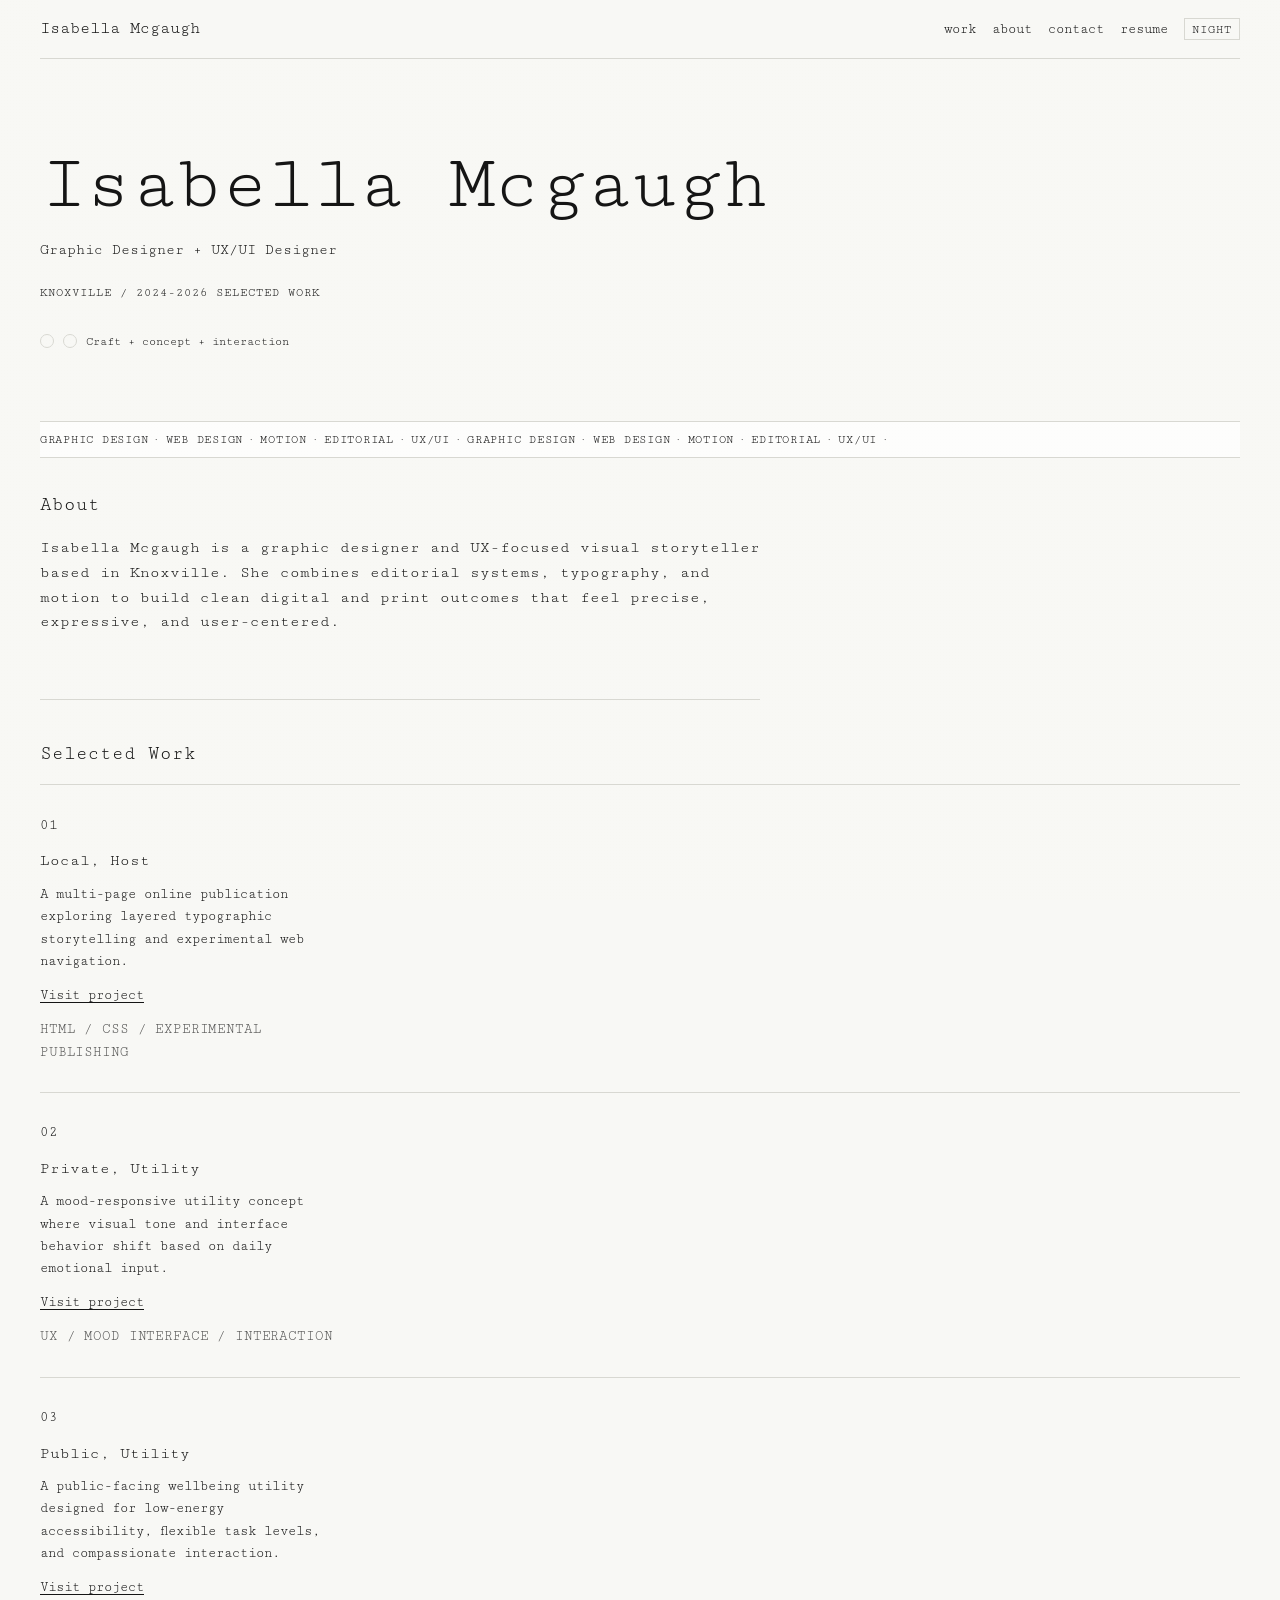
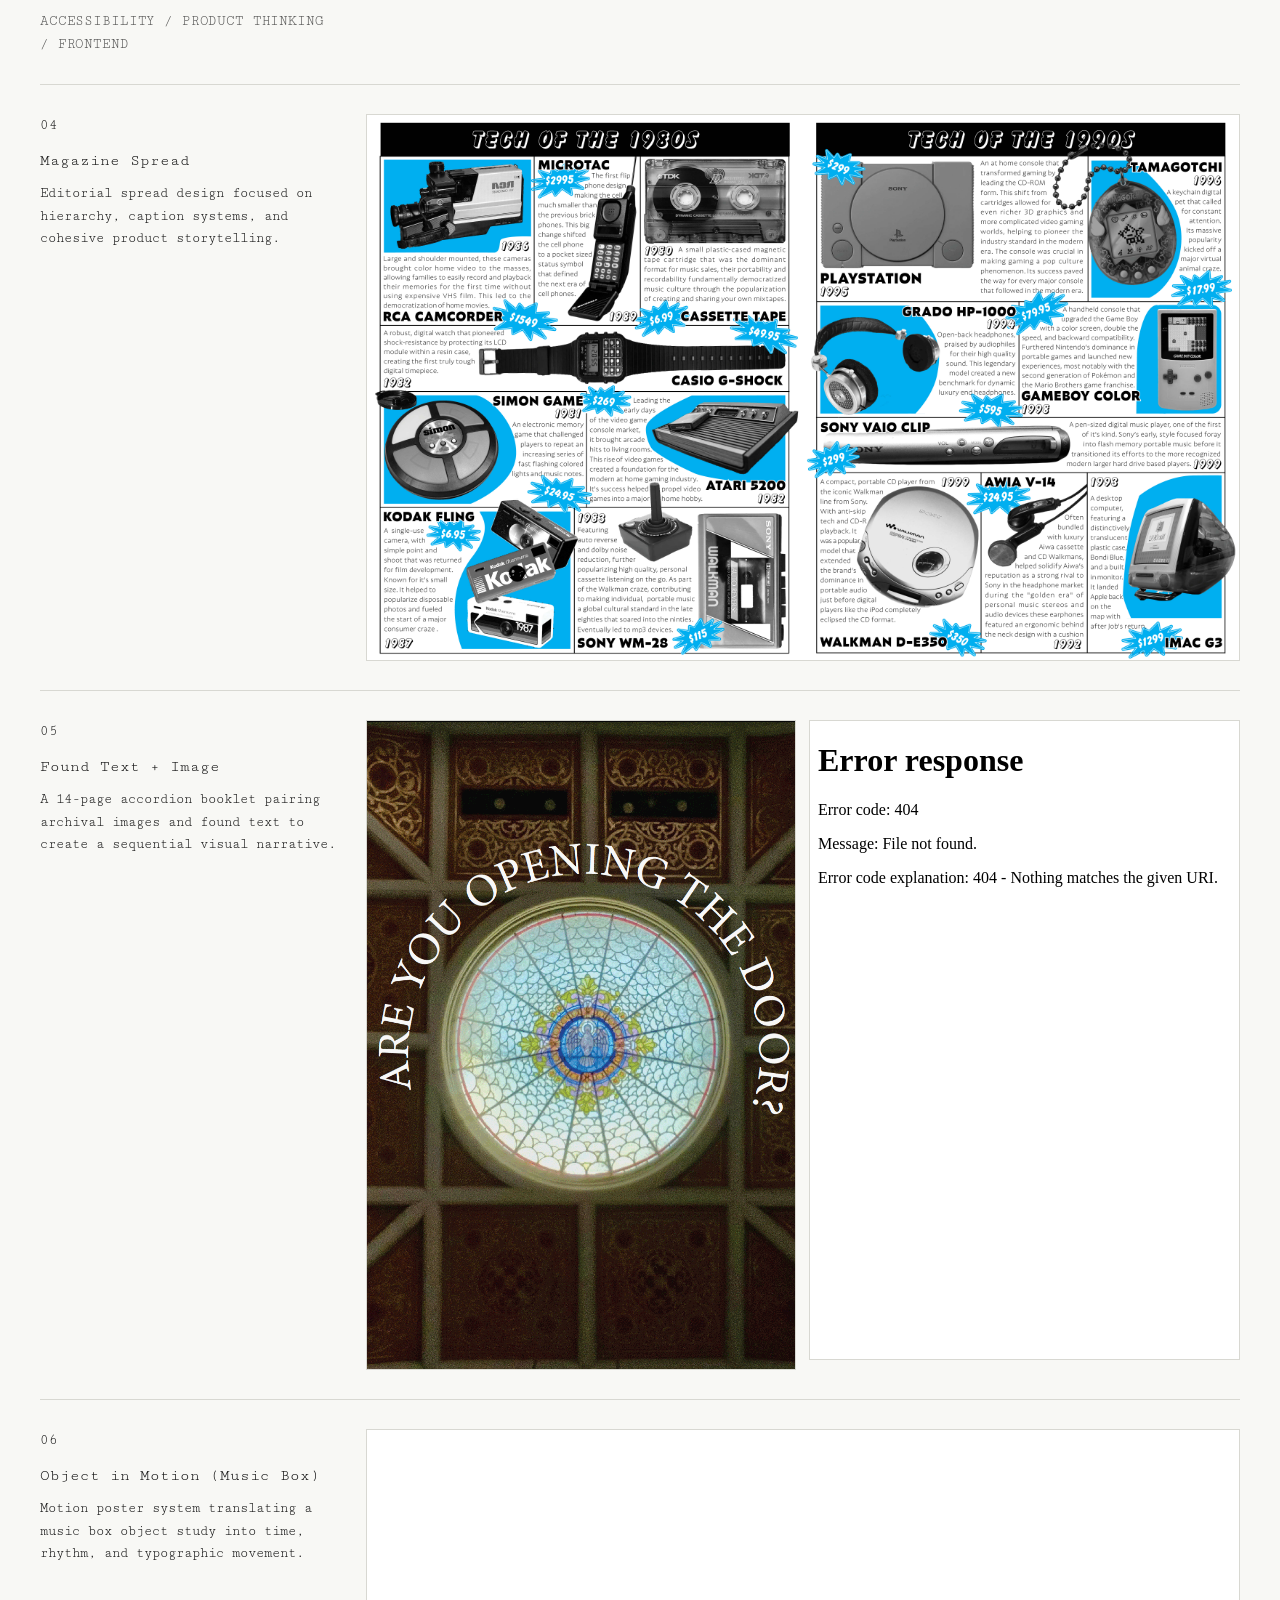
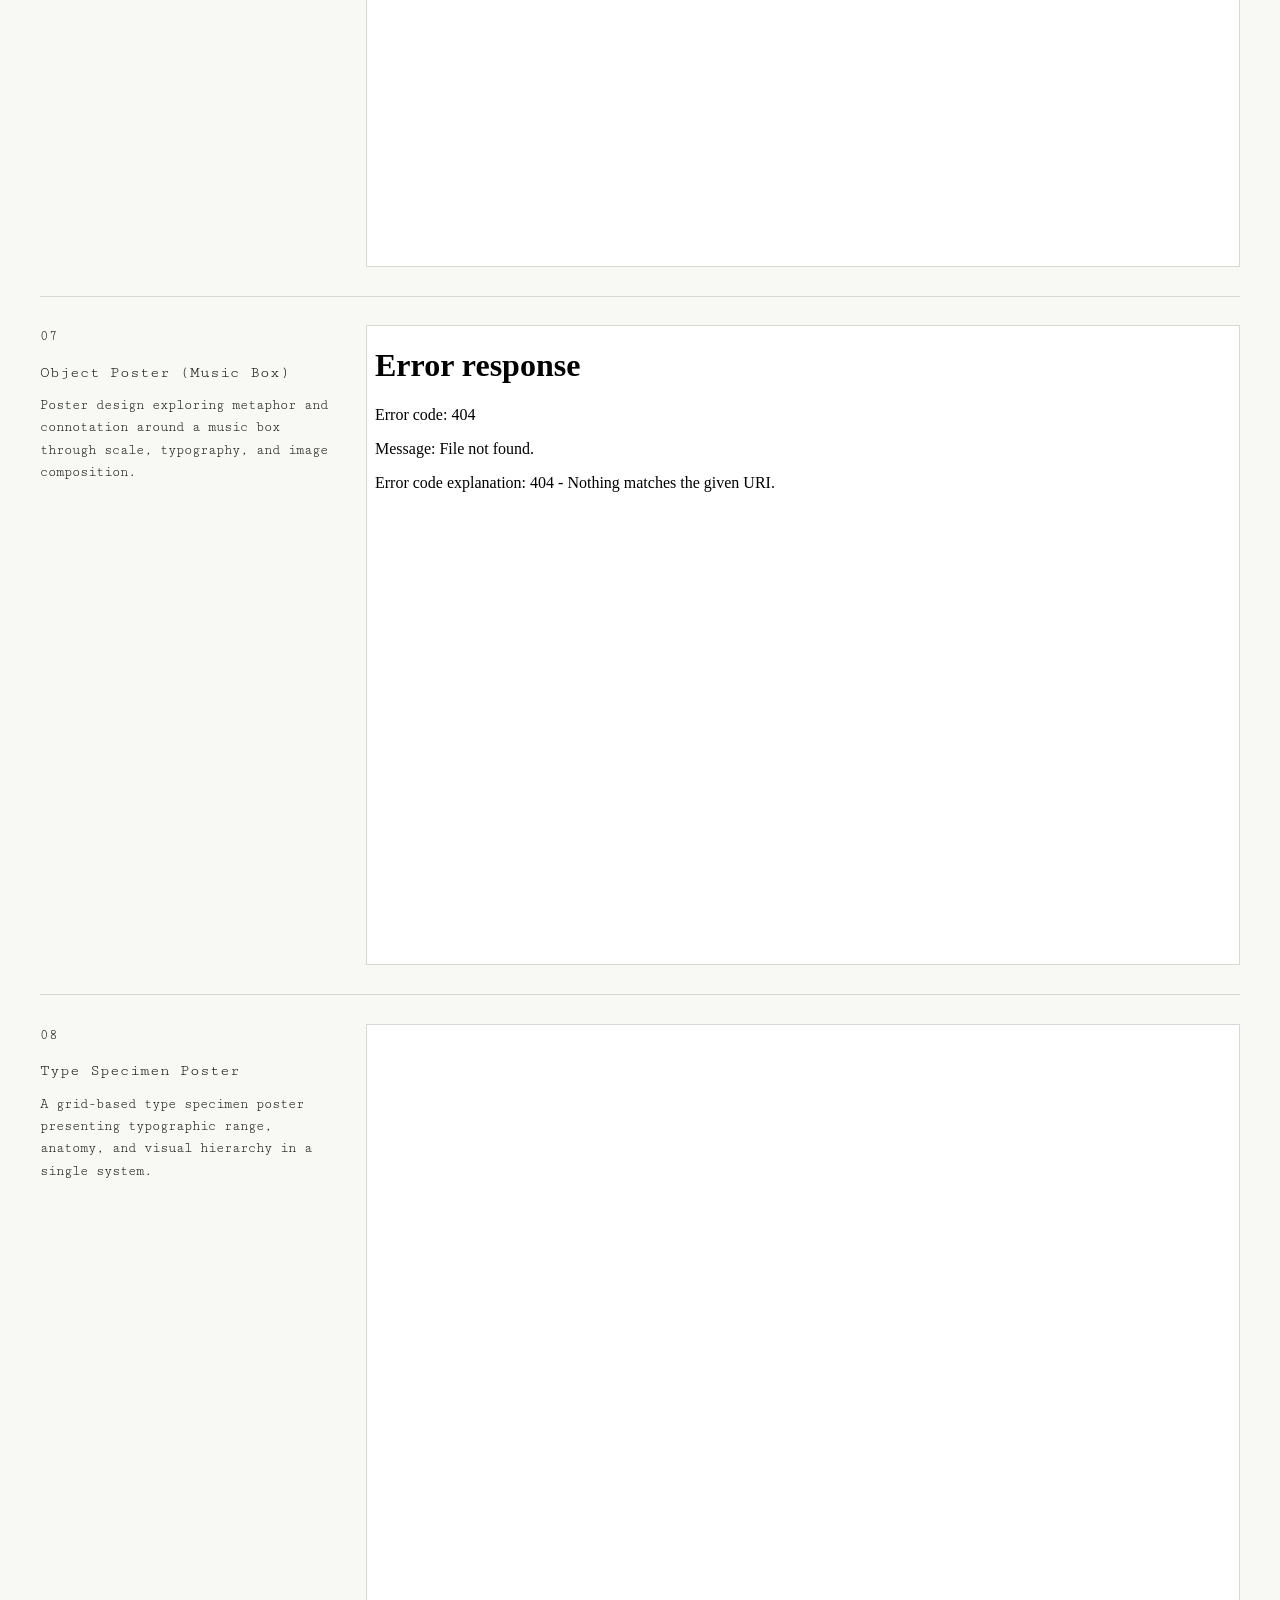
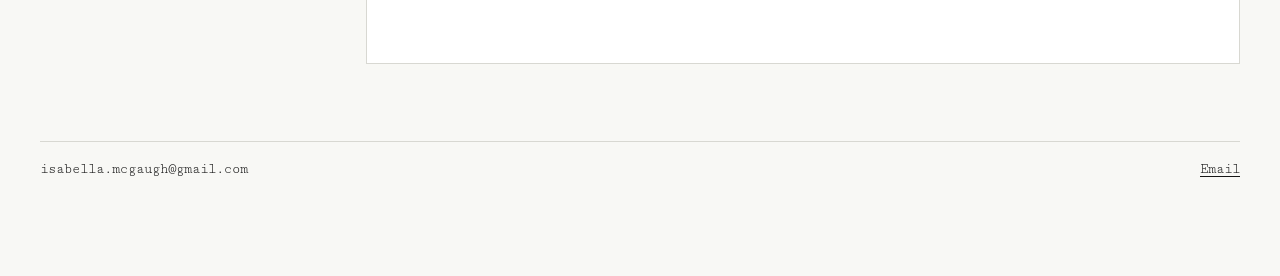
==== index.html @ f02ace9b "Add static portfolio site with interactive showcase Publish Isabella's portfolio as a static site wi" ====
<!doctype html>
<html lang="en">
  <head>
    <meta charset="UTF-8" />
    <meta name="viewport" content="width=device-width, initial-scale=1.0" />
    <title>Isabella Mcgaugh Portfolio</title>
    <meta
      name="description"
      content="Graphic design and web design portfolio by Isabella Mcgaugh."
    />
    <link rel="preconnect" href="https://fonts.googleapis.com" />
    <link rel="preconnect" href="https://fonts.gstatic.com" crossorigin />
    <link
      href="https://fonts.googleapis.com/css2?family=Cutive+Mono&display=swap"
      rel="stylesheet"
    />
    <link rel="stylesheet" href="./styles.css" />
  </head>
  <body>
    <div class="grain" aria-hidden="true"></div>
    <div class="progress-bar" aria-hidden="true"><span id="progressFill"></span></div>
    <main class="site">
      <header class="header">
        <a class="site-title" href="#">Isabella Mcgaugh</a>
        <nav class="nav">
          <a href="#work">Work</a>
          <a href="#about">About</a>
          <a href="#contact">Contact</a>
          <a href="./public/media/resume/isabella-mcgaugh-resume.pdf" target="_blank"
            >Resume</a
          >
          <button id="modeToggle" class="mode-toggle" type="button">Night</button>
        </nav>
      </header>

      <section class="intro">
        <h1 class="name reveal">Isabella Mcgaugh</h1>
        <p class="sub reveal">Graphic Designer + UX/UI Designer</p>
        <p class="subtle-tag reveal">Knoxville / 2024-2026 Selected Work</p>
        <div class="hero-ornament reveal">
          <span></span>
          <span></span>
          <p>Craft + concept + interaction</p>
        </div>
      </section>

      <section class="ticker" aria-label="Design disciplines">
        <div class="ticker-track">
          graphic design · web design · motion · editorial · ux/ui · graphic
          design · web design · motion · editorial · ux/ui ·
        </div>
      </section>

      <section id="about" class="about reveal">
        <h2>About</h2>
        <p>
          Isabella Mcgaugh is a graphic designer and UX-focused visual
          storyteller based in Knoxville. She combines editorial systems,
          typography, and motion to build clean digital and print outcomes that
          feel precise, expressive, and user-centered.
        </p>
      </section>

      <section id="work" class="work">
        <h2 class="reveal">Selected Work</h2>

        <article class="project reveal" data-accent="#efe0ff">
          <div class="project-meta">
            <p class="project-number">01</p>
            <h3>Local, Host</h3>
            <p>
              A multi-page online publication exploring layered typographic
              storytelling and experimental web navigation.
            </p>
            <a href="https://isabellamcgaugh.github.io/project1/" target="_blank"
              >Visit project</a
            >
            <p class="tagline">HTML / CSS / Experimental Publishing</p>
          </div>
        </article>

        <article class="project reveal" data-accent="#dff7ef">
          <div class="project-meta">
            <p class="project-number">02</p>
            <h3>Private, Utility</h3>
            <p>
              A mood-responsive utility concept where visual tone and interface
              behavior shift based on daily emotional input.
            </p>
            <a href="https://isabellamcgaugh.github.io/zine-app/" target="_blank"
              >Visit project</a
            >
            <p class="tagline">UX / Mood Interface / Interaction</p>
          </div>
        </article>

        <article class="project reveal" data-accent="#ffe8d9">
          <div class="project-meta">
            <p class="project-number">03</p>
            <h3>Public, Utility</h3>
            <p>
              A public-facing wellbeing utility designed for low-energy
              accessibility, flexible task levels, and compassionate interaction.
            </p>
            <a href="https://isabellamcgaugh.github.io/dustbound-spa/" target="_blank"
              >Visit project</a
            >
            <p class="tagline">Accessibility / Product Thinking / Frontend</p>
          </div>
        </article>

        <article class="project reveal" data-accent="#dce8ff">
          <div class="project-meta">
            <p class="project-number">04</p>
            <h3>Magazine Spread</h3>
            <p>
              Editorial spread design focused on hierarchy, caption systems, and
              cohesive product storytelling.
            </p>
          </div>
          <div class="project-media tilt">
            <img
              src="./public/media/magazine/magazine-spreads.jpg"
              alt="Magazine spread by Isabella Mcgaugh"
            />
          </div>
        </article>

        <article class="project reveal" data-accent="#f6efd1">
          <div class="project-meta">
            <p class="project-number">05</p>
            <h3>Found Text + Image</h3>
            <p>
              A 14-page accordion booklet pairing archival images and found text
              to create a sequential visual narrative.
            </p>
          </div>
          <div class="project-media two tilt">
            <img
              class="gif-player"
              src="./public/media/found-images/found-images.gif"
              alt="Found text and image animated booklet sequence"
            />
            <iframe
              src="./public/media/found-images/found-images-final.pdf"
              title="Found text and image final booklet"
              loading="lazy"
            ></iframe>
          </div>
        </article>

        <article class="project reveal" data-accent="#ffdce6">
          <div class="project-meta">
            <p class="project-number">06</p>
            <h3>Object in Motion (Music Box)</h3>
            <p>
              Motion poster system translating a music box object study into time,
              rhythm, and typographic movement.
            </p>
          </div>
          <div class="project-media tilt">
            <video class="loop-video" autoplay playsinline loop muted>
              <source
                src="./public/media/object-motion/object-motion.mp4"
                type="video/mp4"
              />
            </video>
          </div>
        </article>

        <article class="project reveal" data-accent="#e2f3ff">
          <div class="project-meta">
            <p class="project-number">07</p>
            <h3>Object Poster (Music Box)</h3>
            <p>
              Poster design exploring metaphor and connotation around a music box
              through scale, typography, and image composition.
            </p>
          </div>
          <div class="project-media tilt">
            <iframe
              src="./public/media/object-poster/object-poster-final.pdf"
              title="Object poster final"
              loading="lazy"
            ></iframe>
          </div>
        </article>

        <article class="project reveal" data-accent="#f0eadf">
          <div class="project-meta">
            <p class="project-number">08</p>
            <h3>Type Specimen Poster</h3>
            <p>
              A grid-based type specimen poster presenting typographic range,
              anatomy, and visual hierarchy in a single system.
            </p>
          </div>
          <div class="project-media tilt">
            <iframe
              src="./public/media/type-specimen/type-specimen-final.pdf"
              title="Type specimen poster final"
              loading="lazy"
            ></iframe>
          </div>
        </article>
      </section>

      <footer id="contact" class="footer reveal">
        <p>isabella.mcgaugh@gmail.com</p>
        <a href="mailto:isabella.mcgaugh@gmail.com">Email</a>
      </footer>
    </main>

    <script src="./script.js"></script>
  </body>
</html>
---- styles.css ----
* {
  box-sizing: border-box;
}

:root {
  --bg: #f8f8f5;
  --fg: #151515;
  --line: #d8d8d2;
  --surface: #ffffff;
}

body.night {
  --bg: #101013;
  --fg: #f2f1ec;
  --line: #303037;
  --surface: #1a1a20;
}

html,
body {
  margin: 0;
  padding: 0;
  background: var(--bg);
  color: var(--fg);
  font-family: "Cutive Mono", monospace;
  line-height: 1.55;
  scroll-behavior: smooth;
  transition: background 0.35s ease, color 0.35s ease;
}

a {
  color: inherit;
  text-decoration: none;
}

.grain {
  position: fixed;
  inset: 0;
  pointer-events: none;
  z-index: 0;
  opacity: 0.16;
  background-image: radial-gradient(#000 0.6px, transparent 0.6px);
  background-size: 3px 3px;
  mix-blend-mode: soft-light;
}

.progress-bar {
  position: fixed;
  top: 0;
  left: 0;
  width: 100%;
  height: 3px;
  z-index: 200;
  background: transparent;
}

.progress-bar span {
  display: block;
  height: 100%;
  width: 0%;
  background: linear-gradient(90deg, #a7bbff, #ffb9c7, #ffe8ac);
  transition: width 0.15s linear;
}

.site {
  width: min(1200px, 94vw);
  margin: 0 auto;
  padding-bottom: 6rem;
  position: relative;
  z-index: 1;
}

.header {
  position: sticky;
  top: 0;
  background: color-mix(in srgb, var(--bg) 92%, transparent);
  backdrop-filter: blur(2px);
  border-bottom: 1px solid var(--line);
  padding: 1rem 0;
  display: flex;
  justify-content: space-between;
  align-items: center;
  z-index: 50;
}

.site-title {
  font-size: 1.05rem;
}

.nav {
  display: flex;
  gap: 1rem;
  align-items: center;
}

.nav a {
  font-size: 0.9rem;
  text-transform: lowercase;
  transition: transform 0.2s ease;
}

.nav a:hover {
  text-decoration: underline;
  text-underline-offset: 0.2em;
}

.mode-toggle {
  border: 1px solid var(--line);
  background: transparent;
  color: var(--fg);
  font-family: inherit;
  font-size: 0.75rem;
  text-transform: uppercase;
  letter-spacing: 0.08em;
  padding: 0.22rem 0.45rem;
  cursor: pointer;
}

.mode-toggle:hover {
  background: var(--surface);
}

.intro {
  padding: 5.5rem 0 4rem;
}

.name {
  margin: 0;
  font-size: clamp(2rem, 6vw, 5.5rem);
  line-height: 1;
  font-weight: 400;
  letter-spacing: -0.02em;
}

.sub {
  margin-top: 0.9rem;
  font-size: 0.95rem;
}

.subtle-tag {
  margin-top: 1.35rem;
  font-size: 0.78rem;
  letter-spacing: 0.08em;
  text-transform: uppercase;
}

.hero-ornament {
  margin-top: 1.8rem;
  display: inline-flex;
  align-items: center;
  gap: 0.55rem;
  font-size: 0.78rem;
}

.hero-ornament span {
  width: 14px;
  height: 14px;
  border: 1px solid var(--line);
  border-radius: 50%;
  animation: pulse 2.8s ease-in-out infinite;
}

.hero-ornament span:last-of-type {
  animation-delay: 0.35s;
}

@keyframes pulse {
  0%,
  100% {
    transform: scale(1);
    opacity: 1;
  }
  50% {
    transform: scale(0.55);
    opacity: 0.45;
  }
}

h2,
h3,
p {
  margin: 0;
  font-weight: 400;
}

h2 {
  font-size: 1.2rem;
  margin-bottom: 1rem;
}

h3 {
  font-size: 1rem;
  margin-bottom: 0.55rem;
}

.about {
  max-width: 72ch;
  padding-bottom: 4rem;
  border-bottom: 1px solid var(--line);
}

.ticker {
  overflow: hidden;
  border-top: 1px solid var(--line);
  border-bottom: 1px solid var(--line);
  margin-bottom: 2rem;
  background: color-mix(in srgb, var(--surface) 65%, transparent);
}

.ticker-track {
  white-space: nowrap;
  padding: 0.5rem 0;
  font-size: 0.78rem;
  letter-spacing: 0.06em;
  text-transform: uppercase;
  animation: ticker 26s linear infinite;
}

@keyframes ticker {
  from {
    transform: translateX(0);
  }
  to {
    transform: translateX(-50%);
  }
}

.work {
  padding-top: 2.4rem;
}

.project {
  display: grid;
  grid-template-columns: 300px 1fr;
  gap: 1.6rem;
  padding: 1.8rem 0;
  border-top: 1px solid var(--line);
  transition: transform 0.25s ease;
}

.project:hover {
  transform: translateX(3px);
}

.project-meta p {
  font-size: 0.9rem;
}

.project-number {
  font-size: 0.72rem;
  margin-bottom: 0.8rem;
  letter-spacing: 0.08em;
  text-transform: uppercase;
}

.project-meta a {
  display: inline-block;
  margin-top: 0.8rem;
  font-size: 0.88rem;
  text-decoration: underline;
  text-underline-offset: 0.2em;
}

.tagline {
  margin-top: 0.65rem;
  font-size: 0.72rem;
  letter-spacing: 0.06em;
  text-transform: uppercase;
  opacity: 0.72;
}

.project-media {
  display: grid;
  grid-template-columns: 1fr;
  gap: 0.8rem;
  transition: transform 0.25s ease;
  transform-style: preserve-3d;
}

.project-media.two {
  grid-template-columns: 1fr 1fr;
}

.project-media img,
.project-media video,
.project-media iframe {
  width: 100%;
  border: 1px solid var(--line);
  background: var(--surface);
  transition: transform 0.35s ease, box-shadow 0.35s ease;
}

.loop-video {
  border: 0;
}

.project-media img,
.project-media video {
  display: block;
  min-height: 260px;
  max-height: 780px;
  object-fit: contain;
}

.project-media iframe {
  min-height: 640px;
}

.project:hover .project-media img,
.project:hover .project-media video,
.project:hover .project-media iframe {
  transform: translateY(-3px);
  box-shadow: 0 15px 45px rgba(24, 24, 24, 0.08);
}

.footer {
  margin-top: 3rem;
  border-top: 1px solid var(--line);
  padding-top: 1rem;
  display: flex;
  justify-content: space-between;
  font-size: 0.9rem;
}

.footer a {
  text-decoration: underline;
  text-underline-offset: 0.2em;
}

.reveal {
  opacity: 0;
  transform: translateY(12px);
  transition: opacity 0.55s ease, transform 0.55s ease;
}

.reveal.visible {
  opacity: 1;
  transform: translateY(0);
}

@media (prefers-reduced-motion: reduce) {
  .reveal,
  .ticker-track,
  .hero-ornament span {
    animation: none !important;
    transition: none !important;
  }
}

@media (max-width: 900px) {
  .project {
    grid-template-columns: 1fr;
    gap: 1rem;
  }

  .project-media.two {
    grid-template-columns: 1fr;
  }
}

@media (max-width: 680px) {
  .header {
    flex-direction: column;
    align-items: flex-start;
    gap: 0.5rem;
  }

  .nav {
    flex-wrap: wrap;
    gap: 0.75rem;
  }

  .project-media iframe {
    min-height: 420px;
  }

  .footer {
    flex-direction: column;
    gap: 0.4rem;
  }
}
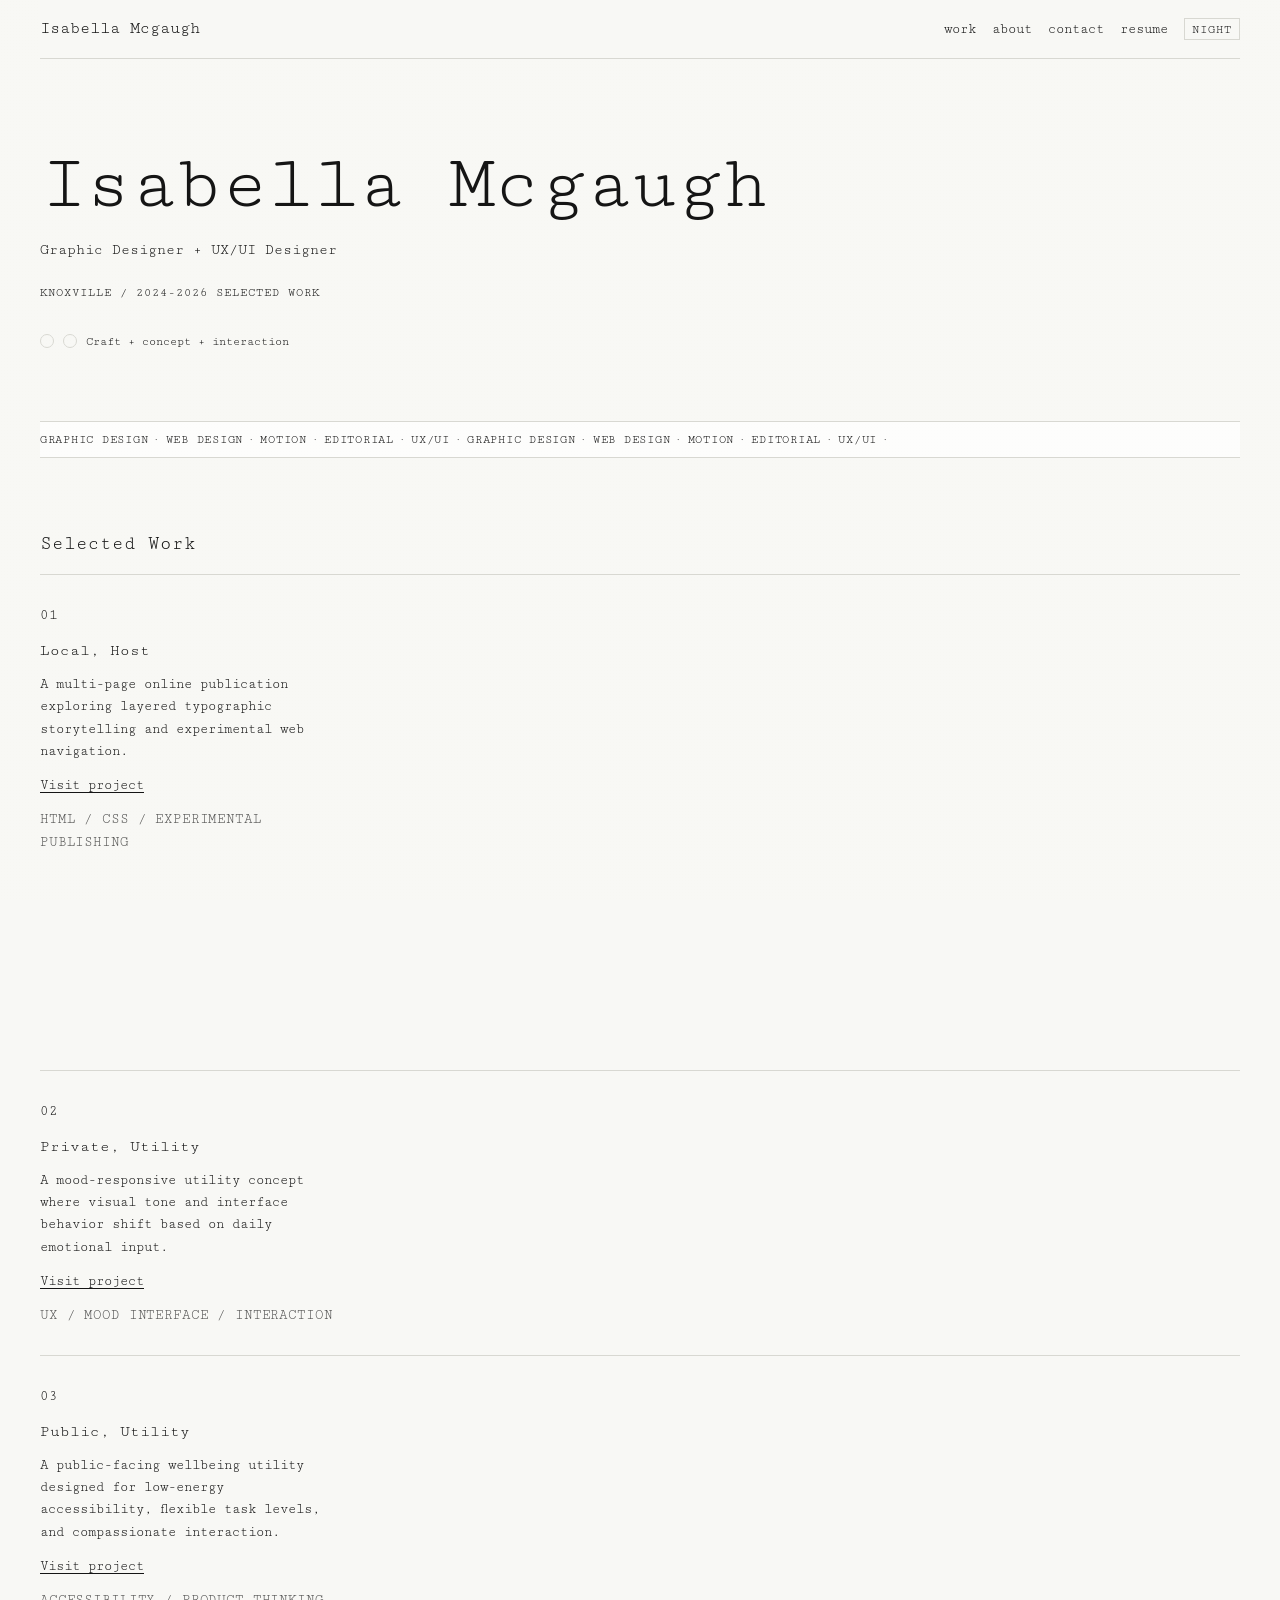
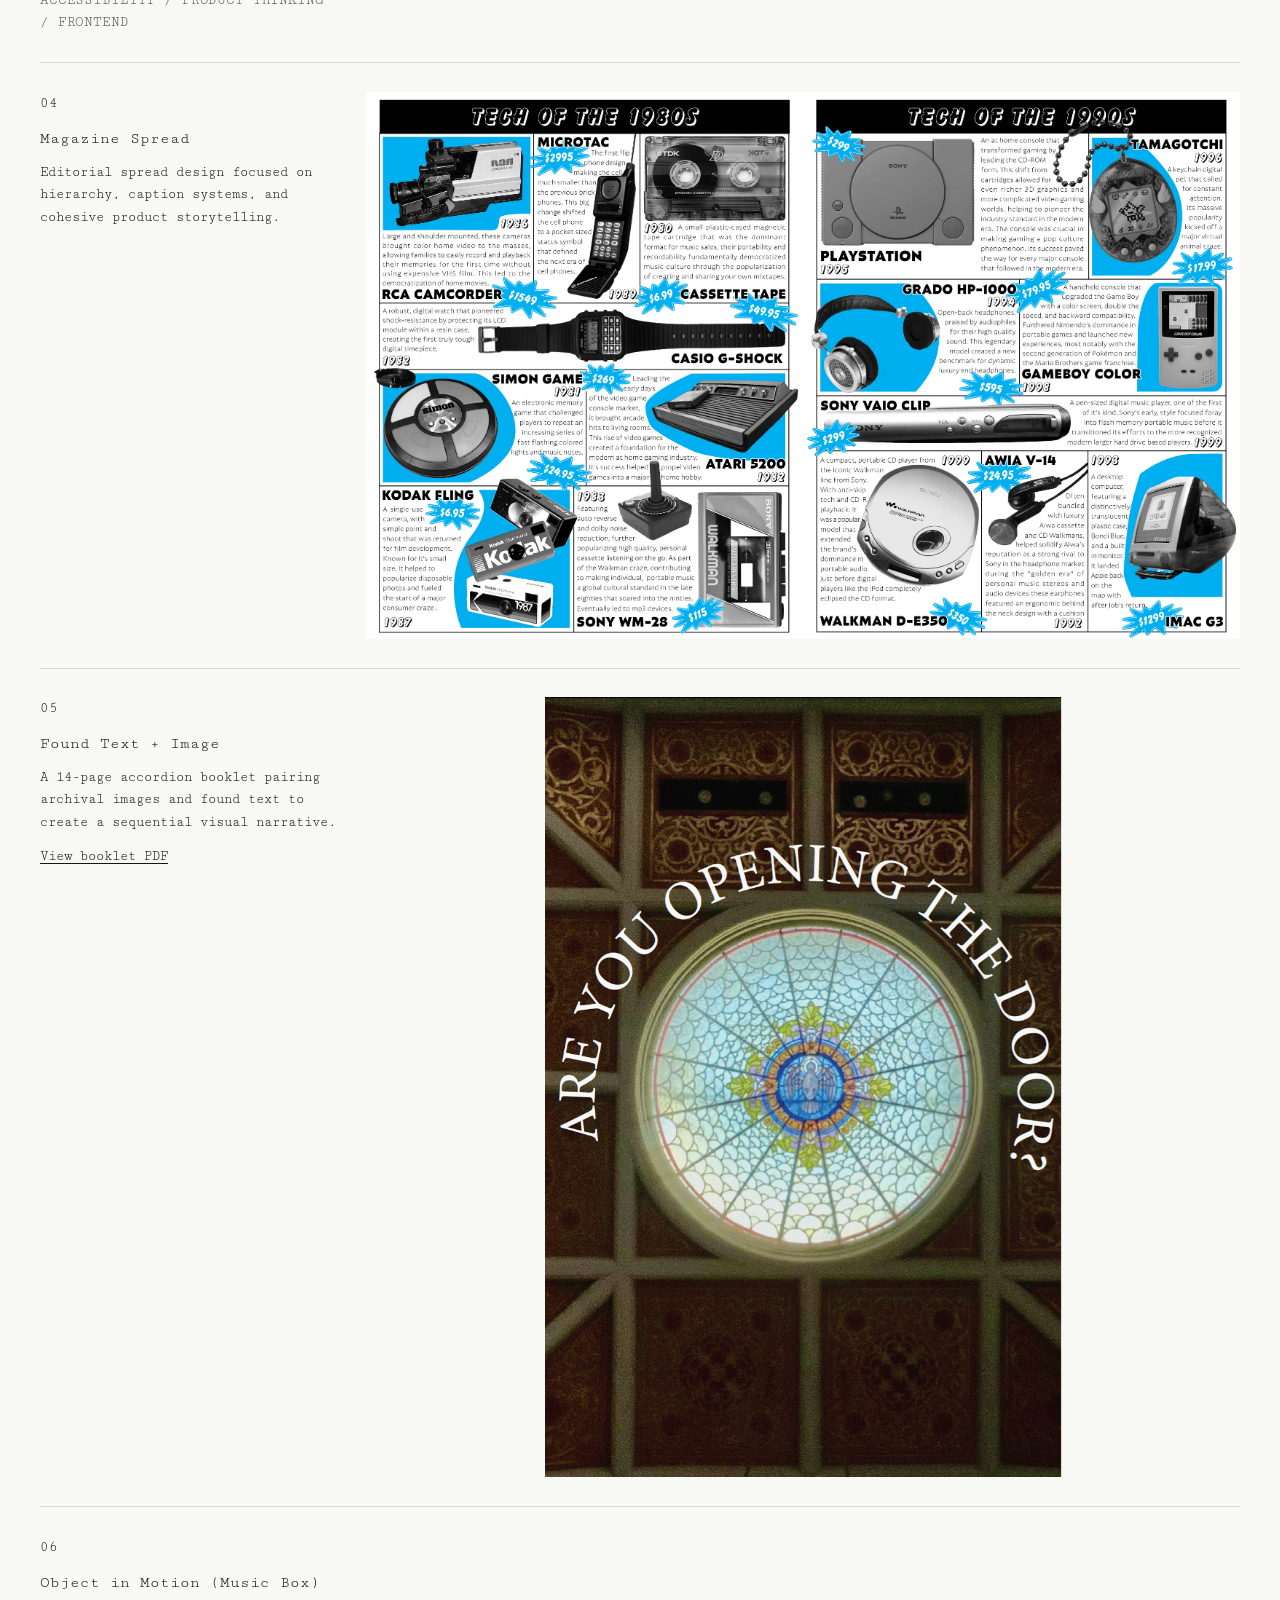
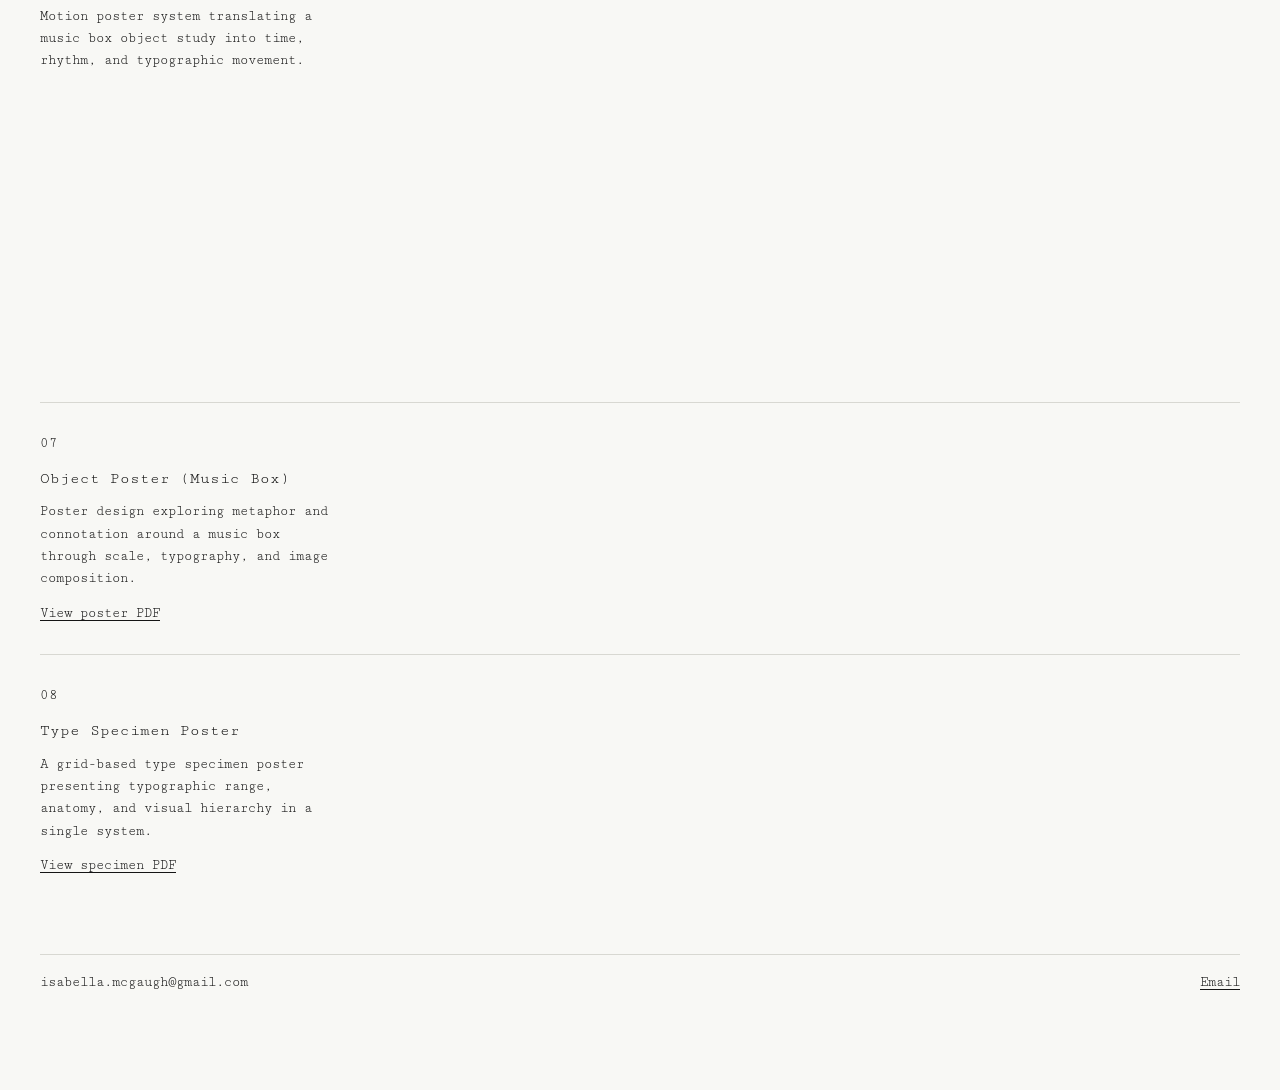
==== commit 1004804a: "jj" ====
--- a/index.html
+++ b/index.html
@@ -24,7 +24,7 @@
         <a class="site-title" href="#">Isabella Mcgaugh</a>
         <nav class="nav">
           <a href="#work">Work</a>
-          <a href="#about">About</a>
+          <a href="./about.html">About</a>
           <a href="#contact">Contact</a>
           <a href="./public/media/resume/isabella-mcgaugh-resume.pdf" target="_blank"
             >Resume</a
@@ -51,16 +51,6 @@
         </div>
       </section>
 
-      <section id="about" class="about reveal">
-        <h2>About</h2>
-        <p>
-          Isabella Mcgaugh is a graphic designer and UX-focused visual
-          storyteller based in Knoxville. She combines editorial systems,
-          typography, and motion to build clean digital and print outcomes that
-          feel precise, expressive, and user-centered.
-        </p>
-      </section>
-
       <section id="work" class="work">
         <h2 class="reveal">Selected Work</h2>
 
@@ -76,6 +66,14 @@
               >Visit project</a
             >
             <p class="tagline">HTML / CSS / Experimental Publishing</p>
+          </div>
+          <div class="project-media tilt">
+            <video class="loop-video" autoplay playsinline loop muted>
+              <source
+                src="./public/media/local-host/local-host-screen-recording.mov"
+                type="video/quicktime"
+              />
+            </video>
           </div>
         </article>
 
@@ -134,18 +132,16 @@
               A 14-page accordion booklet pairing archival images and found text
               to create a sequential visual narrative.
             </p>
-          </div>
-          <div class="project-media two tilt">
+            <a href="./public/media/found-images/found-images-final.pdf" target="_blank"
+              >View booklet PDF</a
+            >
+          </div>
+          <div class="project-media tilt">
             <img
               class="gif-player"
               src="./public/media/found-images/found-images.gif"
               alt="Found text and image animated booklet sequence"
             />
-            <iframe
-              src="./public/media/found-images/found-images-final.pdf"
-              title="Found text and image final booklet"
-              loading="lazy"
-            ></iframe>
           </div>
         </article>
 
@@ -176,13 +172,9 @@
               Poster design exploring metaphor and connotation around a music box
               through scale, typography, and image composition.
             </p>
-          </div>
-          <div class="project-media tilt">
-            <iframe
-              src="./public/media/object-poster/object-poster-final.pdf"
-              title="Object poster final"
-              loading="lazy"
-            ></iframe>
+            <a href="./public/media/object-poster/object-poster-final.pdf" target="_blank"
+              >View poster PDF</a
+            >
           </div>
         </article>
 
@@ -194,13 +186,9 @@
               A grid-based type specimen poster presenting typographic range,
               anatomy, and visual hierarchy in a single system.
             </p>
-          </div>
-          <div class="project-media tilt">
-            <iframe
-              src="./public/media/type-specimen/type-specimen-final.pdf"
-              title="Type specimen poster final"
-              loading="lazy"
-            ></iframe>
+            <a href="./public/media/type-specimen/type-specimen-final.pdf" target="_blank"
+              >View specimen PDF</a
+            >
           </div>
         </article>
       </section>
--- a/styles.css
+++ b/styles.css
@@ -199,6 +199,13 @@
   border-bottom: 1px solid var(--line);
 }
 
+.about-page {
+  max-width: 72ch;
+  display: grid;
+  gap: 1.1rem;
+  padding-bottom: 3rem;
+}
+
 .ticker {
   overflow: hidden;
   border-top: 1px solid var(--line);
@@ -285,8 +292,8 @@
 .project-media video,
 .project-media iframe {
   width: 100%;
-  border: 1px solid var(--line);
-  background: var(--surface);
+  border: 0;
+  background: transparent;
   transition: transform 0.35s ease, box-shadow 0.35s ease;
 }
 
@@ -310,7 +317,7 @@
 .project:hover .project-media video,
 .project:hover .project-media iframe {
   transform: translateY(-3px);
-  box-shadow: 0 15px 45px rgba(24, 24, 24, 0.08);
+  box-shadow: none;
 }
 
 .footer {
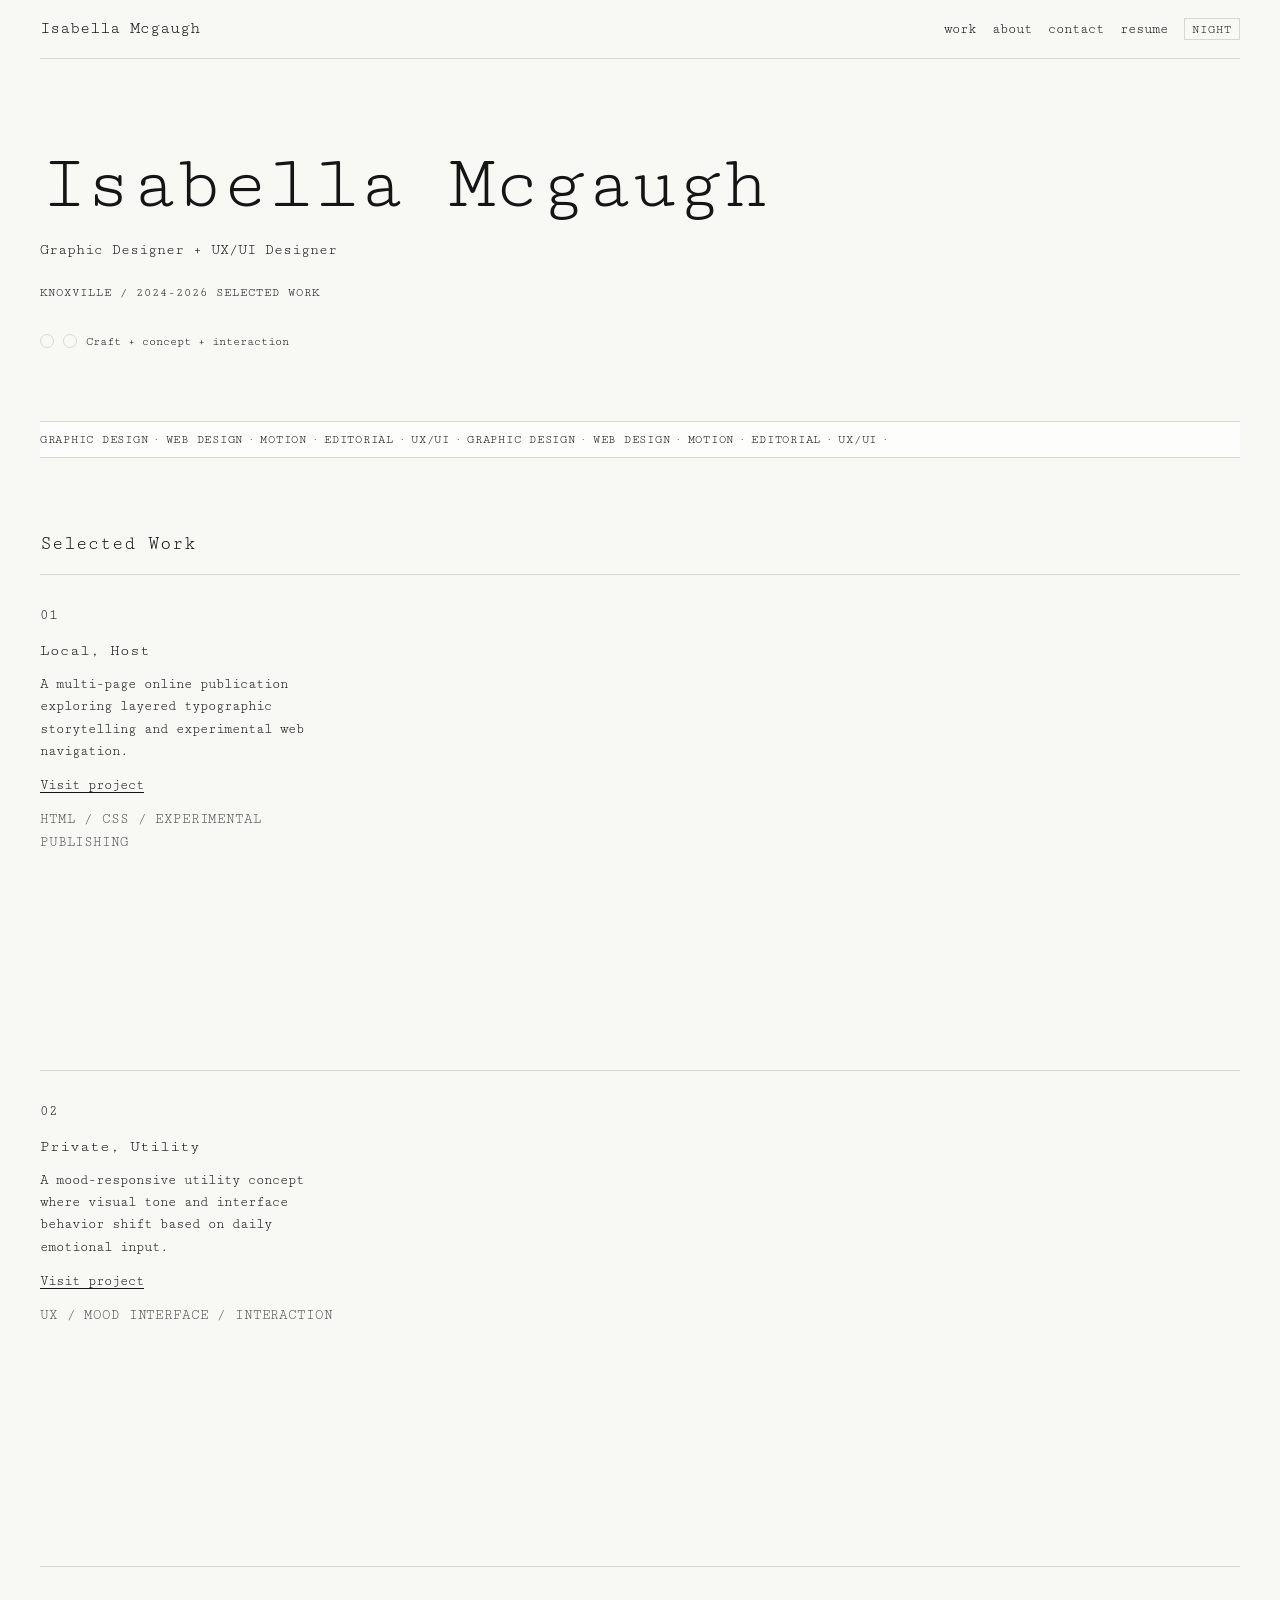
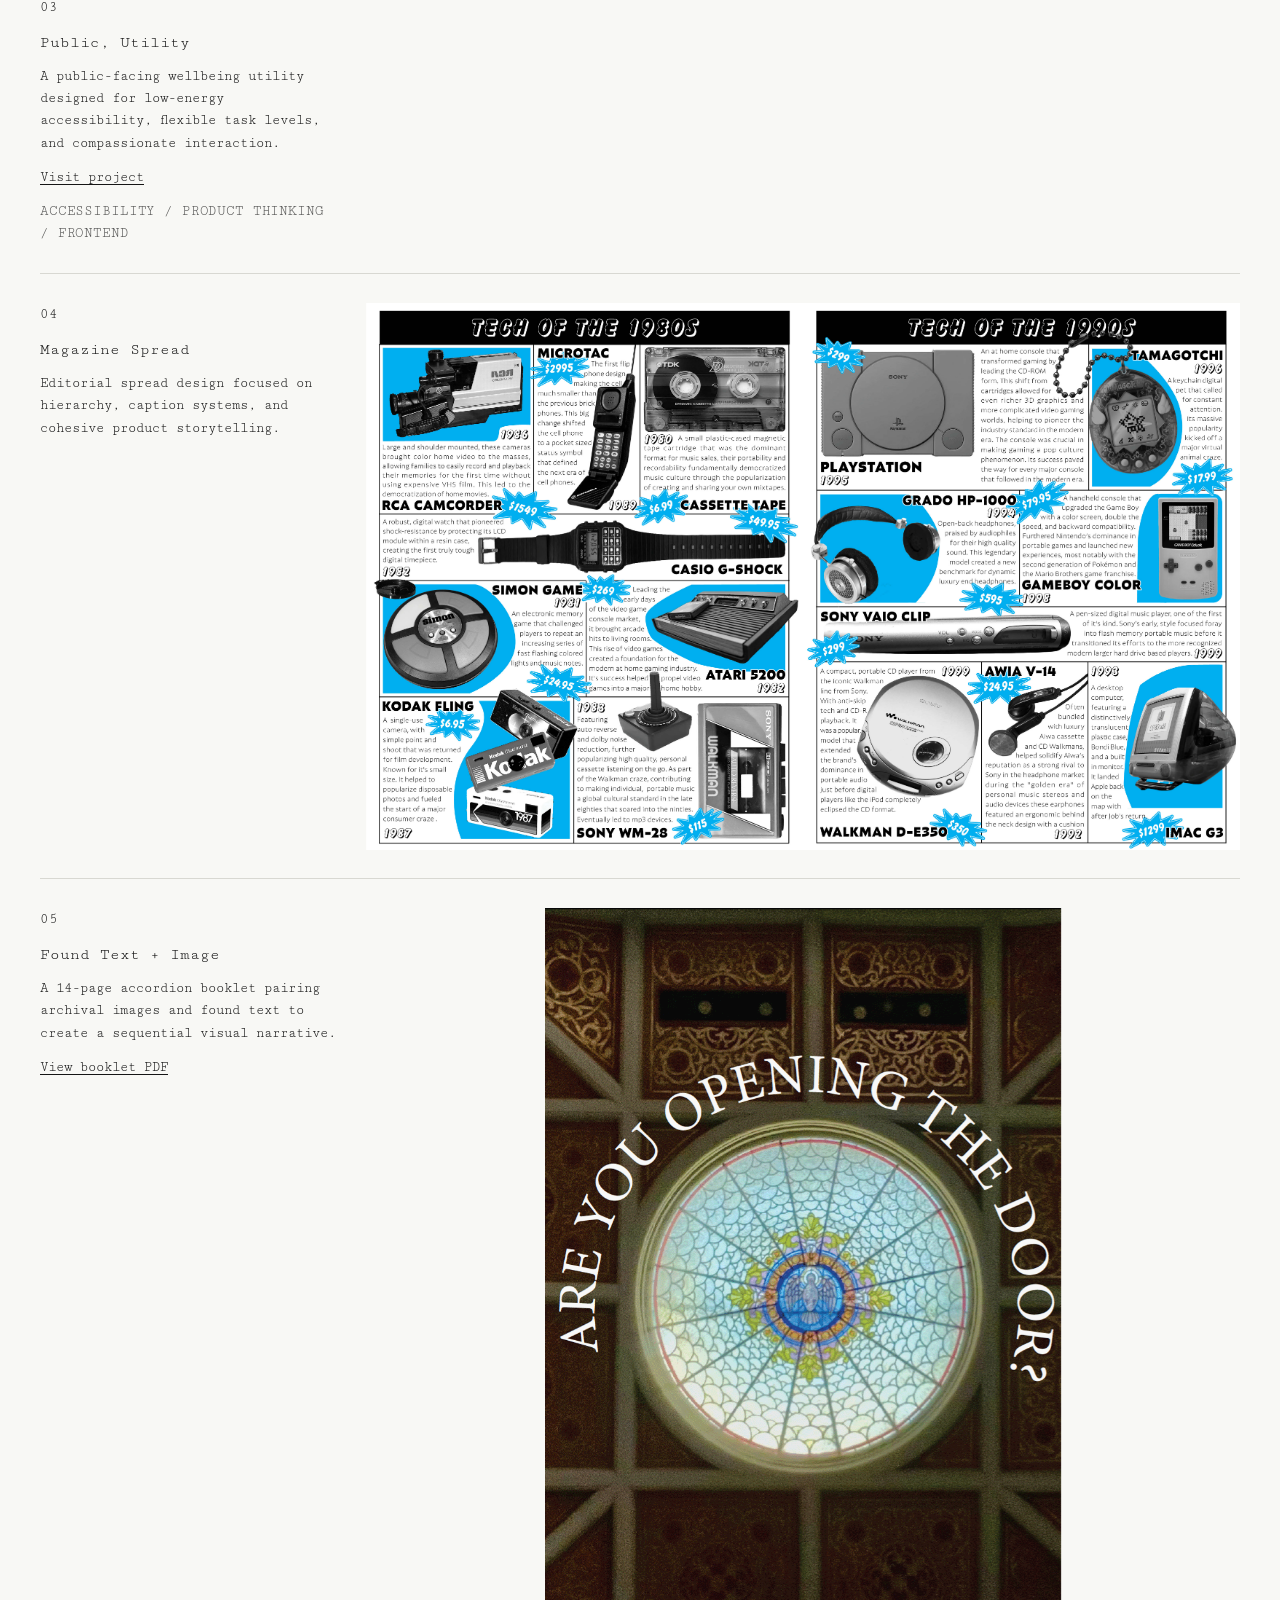
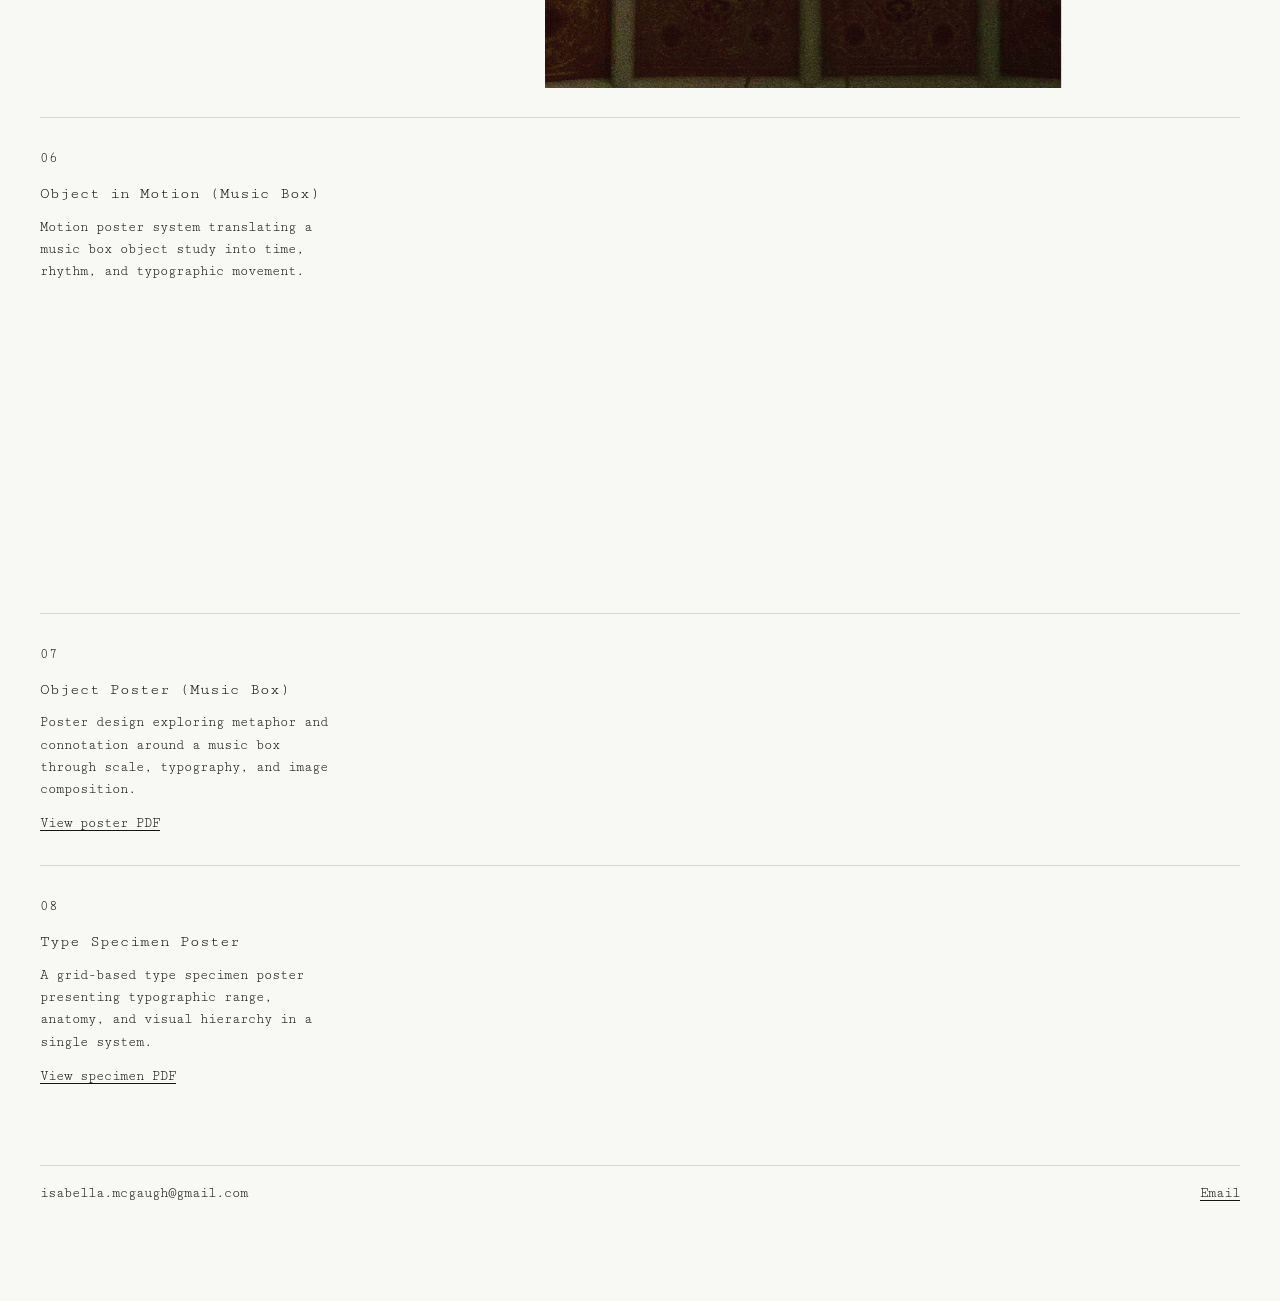
==== commit cb8adcd2: "xx" ====
--- a/index.html
+++ b/index.html
@@ -90,6 +90,14 @@
             >
             <p class="tagline">UX / Mood Interface / Interaction</p>
           </div>
+          <div class="project-media tilt">
+            <video class="loop-video" autoplay playsinline loop muted>
+              <source
+                src="./public/media/private-utility/private-utility-screen-recording.mov"
+                type="video/quicktime"
+              />
+            </video>
+          </div>
         </article>
 
         <article class="project reveal" data-accent="#ffe8d9">
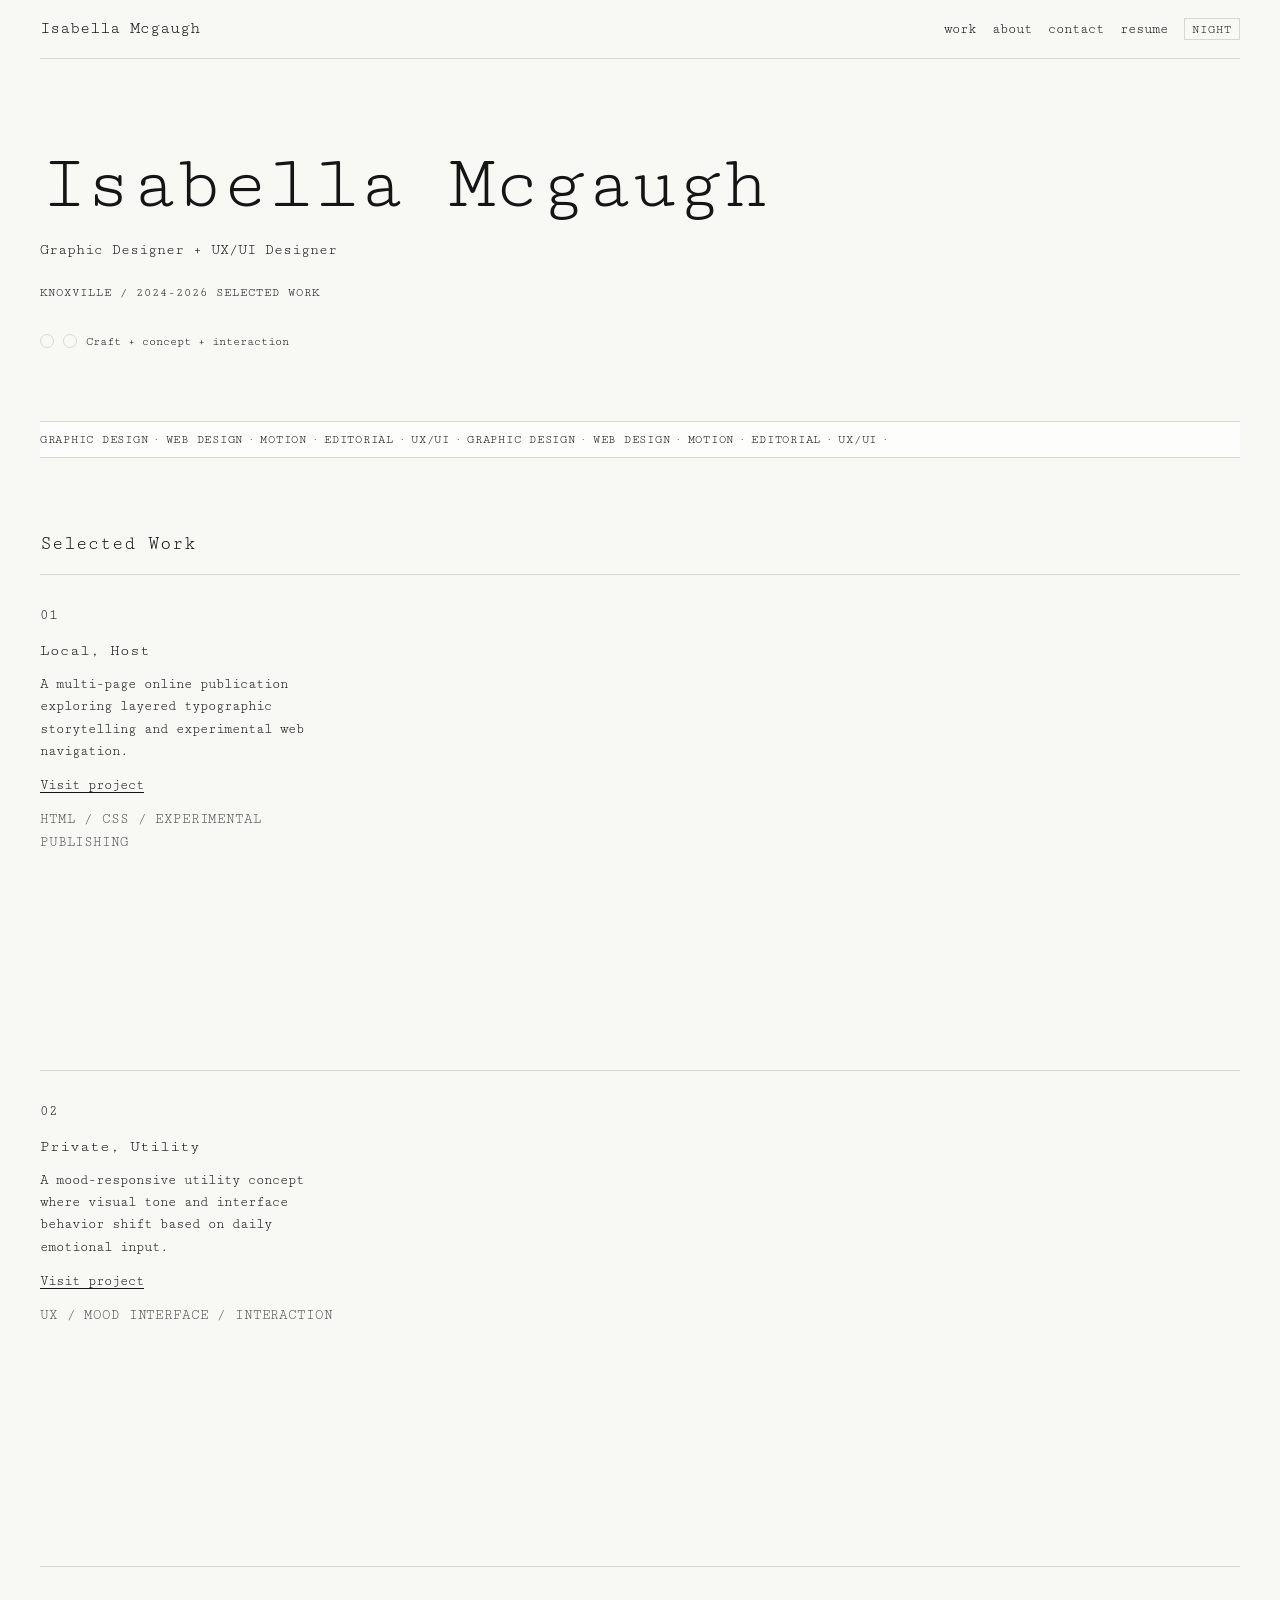
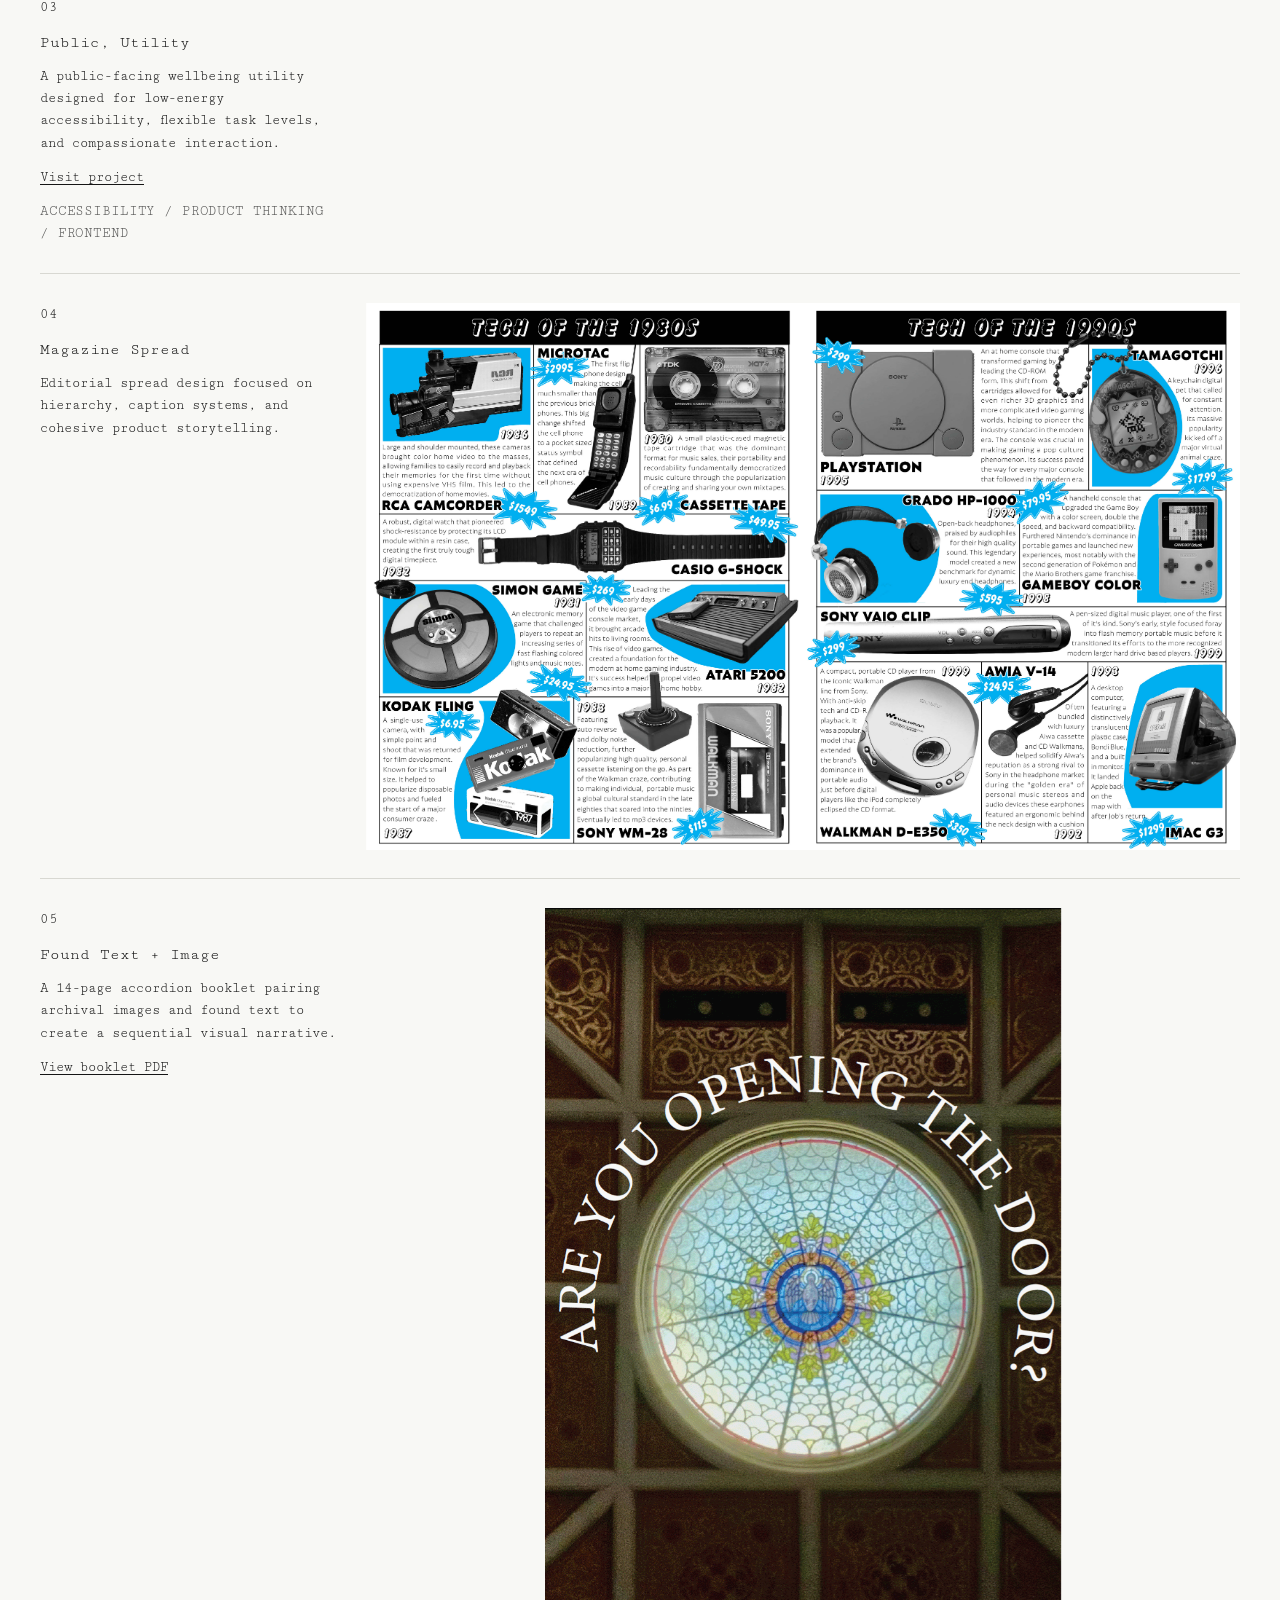
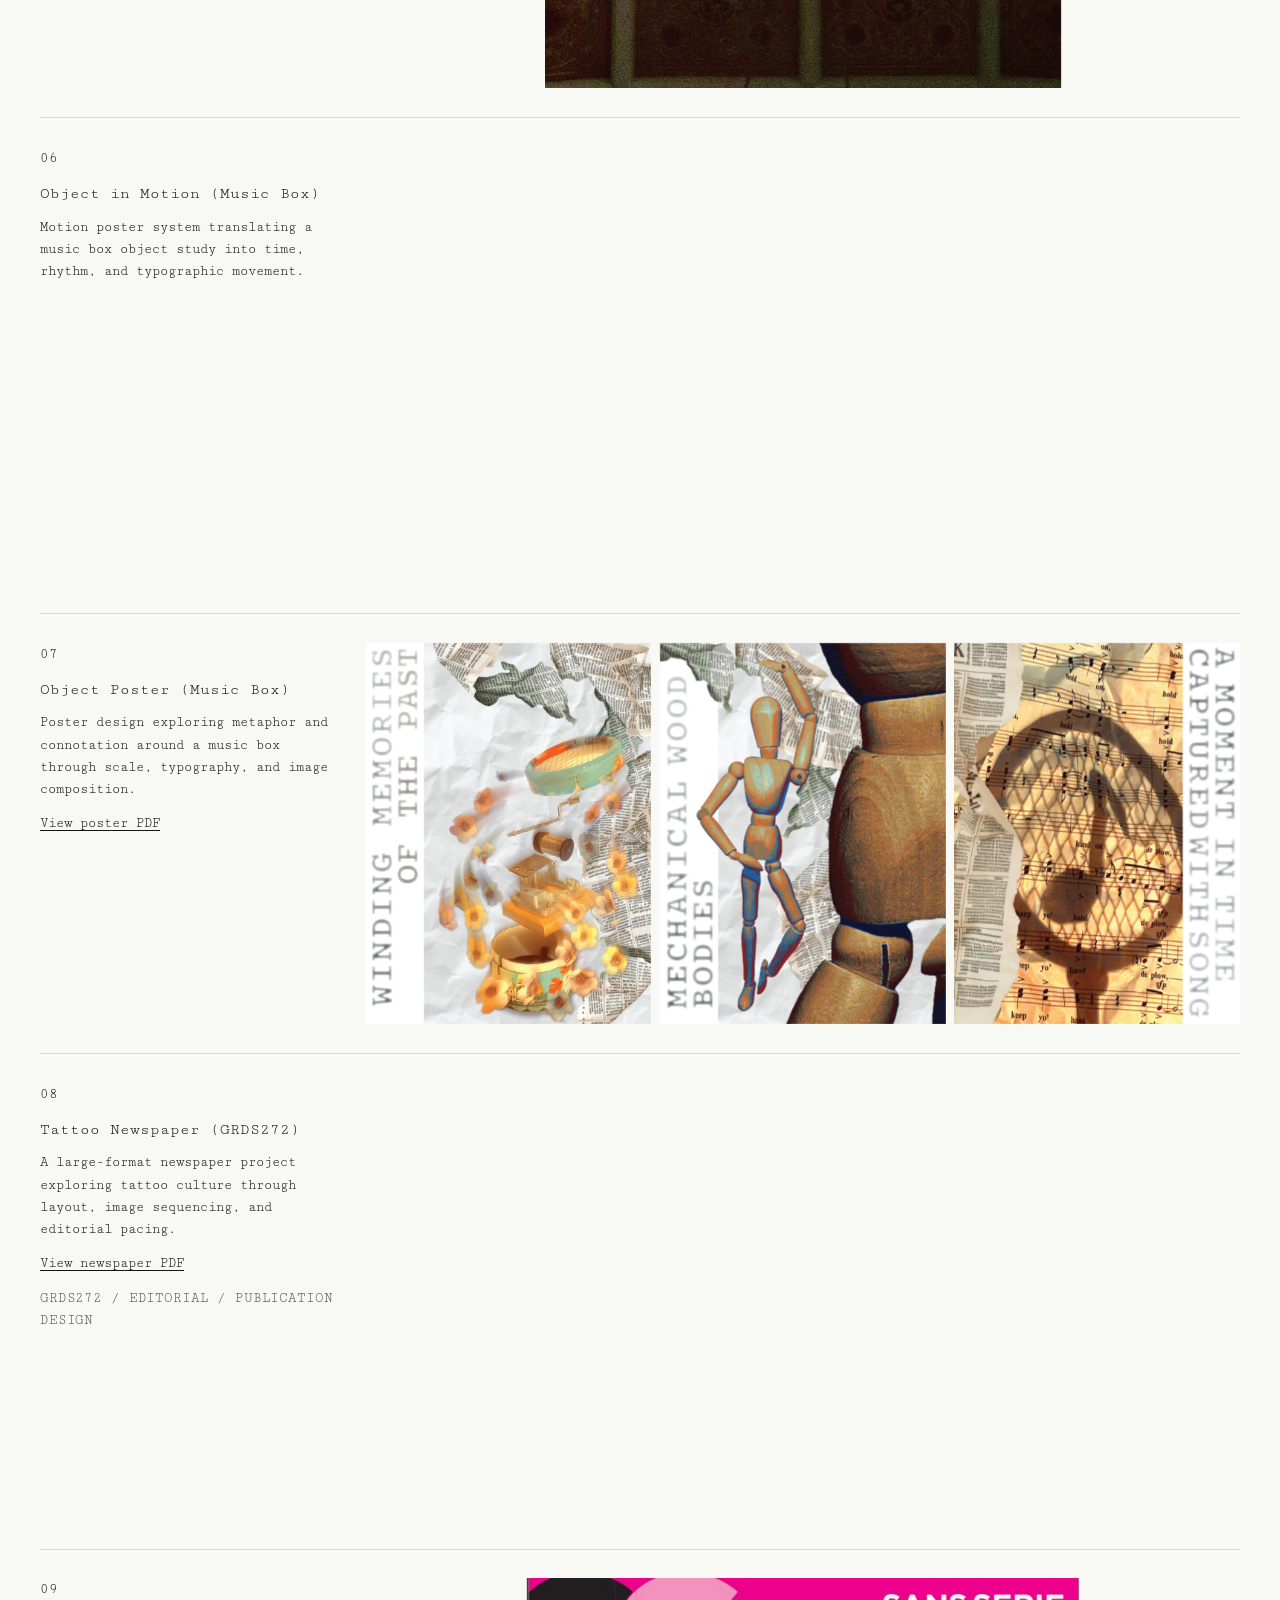
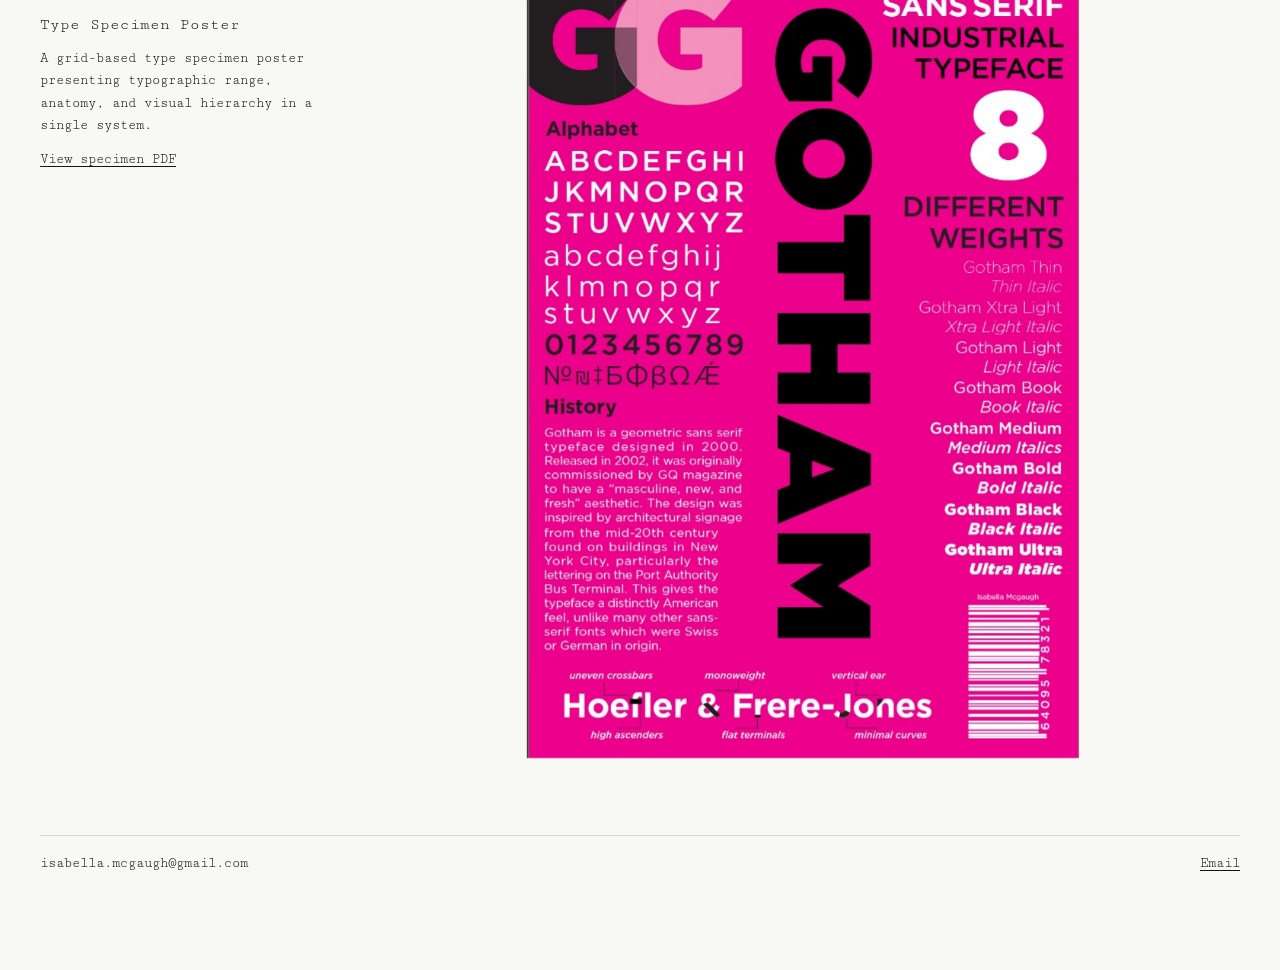
==== commit 103c14c0: "jjj" ====
--- a/index.html
+++ b/index.html
@@ -68,12 +68,17 @@
             <p class="tagline">HTML / CSS / Experimental Publishing</p>
           </div>
           <div class="project-media tilt">
-            <video class="loop-video" autoplay playsinline loop muted>
-              <source
-                src="./public/media/local-host/local-host-screen-recording.mov"
-                type="video/quicktime"
-              />
-            </video>
+            <video
+              class="loop-video"
+              src="./public/media/local-host/local-host-screen-recording.mov"
+              autoplay
+              playsinline
+              loop
+              muted
+              preload="auto"
+              webkit-playsinline
+              disablepictureinpicture
+            ></video>
           </div>
         </article>
 
@@ -91,12 +96,17 @@
             <p class="tagline">UX / Mood Interface / Interaction</p>
           </div>
           <div class="project-media tilt">
-            <video class="loop-video" autoplay playsinline loop muted>
-              <source
-                src="./public/media/private-utility/private-utility-screen-recording.mov"
-                type="video/quicktime"
-              />
-            </video>
+            <video
+              class="loop-video"
+              src="./public/media/private-utility/private-utility-screen-recording.mov"
+              autoplay
+              playsinline
+              loop
+              muted
+              preload="auto"
+              webkit-playsinline
+              disablepictureinpicture
+            ></video>
           </div>
         </article>
 
@@ -163,12 +173,17 @@
             </p>
           </div>
           <div class="project-media tilt">
-            <video class="loop-video" autoplay playsinline loop muted>
-              <source
-                src="./public/media/object-motion/object-motion.mp4"
-                type="video/mp4"
-              />
-            </video>
+            <video
+              class="loop-video"
+              src="./public/media/object-motion/object-motion.mp4"
+              autoplay
+              playsinline
+              loop
+              muted
+              preload="auto"
+              webkit-playsinline
+              disablepictureinpicture
+            ></video>
           </div>
         </article>
 
@@ -184,11 +199,55 @@
               >View poster PDF</a
             >
           </div>
+          <div class="project-media object-poster-preview tilt">
+            <img
+              src="./public/media/object-poster/previews/object-poster-preview-1.png"
+              alt="Object poster preview one"
+            />
+            <img
+              src="./public/media/object-poster/previews/object-poster-preview-2.png"
+              alt="Object poster preview two"
+            />
+            <img
+              src="./public/media/object-poster/previews/object-poster-preview-3.png"
+              alt="Object poster preview three"
+            />
+          </div>
+        </article>
+
+        <article class="project reveal" data-accent="#f7e8d9">
+          <div class="project-meta">
+            <p class="project-number">08</p>
+            <h3>Tattoo Newspaper (GRDS272)</h3>
+            <p>
+              A large-format newspaper project exploring tattoo culture through
+              layout, image sequencing, and editorial pacing.
+            </p>
+            <a
+              href="./public/media/tattoo-newspaper/tattoo-newspaper-final-light.pdf"
+              target="_blank"
+              >View newspaper PDF</a
+            >
+            <p class="tagline">GRDS272 / Editorial / Publication Design</p>
+          </div>
+          <div class="project-media tilt">
+            <video
+              class="loop-video"
+              src="./public/media/tattoo-newspaper/tattoo-newspaper-preview.mp4"
+              autoplay
+              playsinline
+              loop
+              muted
+              preload="auto"
+              webkit-playsinline
+              disablepictureinpicture
+            ></video>
+          </div>
         </article>
 
         <article class="project reveal" data-accent="#f0eadf">
           <div class="project-meta">
-            <p class="project-number">08</p>
+            <p class="project-number">09</p>
             <h3>Type Specimen Poster</h3>
             <p>
               A grid-based type specimen poster presenting typographic range,
@@ -197,6 +256,12 @@
             <a href="./public/media/type-specimen/type-specimen-final.pdf" target="_blank"
               >View specimen PDF</a
             >
+          </div>
+          <div class="project-media tilt">
+            <img
+              src="./public/media/type-specimen/previews/type-specimen-preview-1.png"
+              alt="Type specimen poster preview"
+            />
           </div>
         </article>
       </section>
--- a/styles.css
+++ b/styles.css
@@ -299,6 +299,14 @@
 
 .loop-video {
   border: 0;
+  width: 100%;
+  height: auto;
+  display: block;
+}
+
+.object-poster-preview {
+  grid-template-columns: repeat(3, minmax(0, 1fr));
+  gap: 0.55rem;
 }
 
 .project-media img,
@@ -363,6 +371,10 @@
   .project-media.two {
     grid-template-columns: 1fr;
   }
+
+  .object-poster-preview {
+    grid-template-columns: 1fr;
+  }
 }
 
 @media (max-width: 680px) {
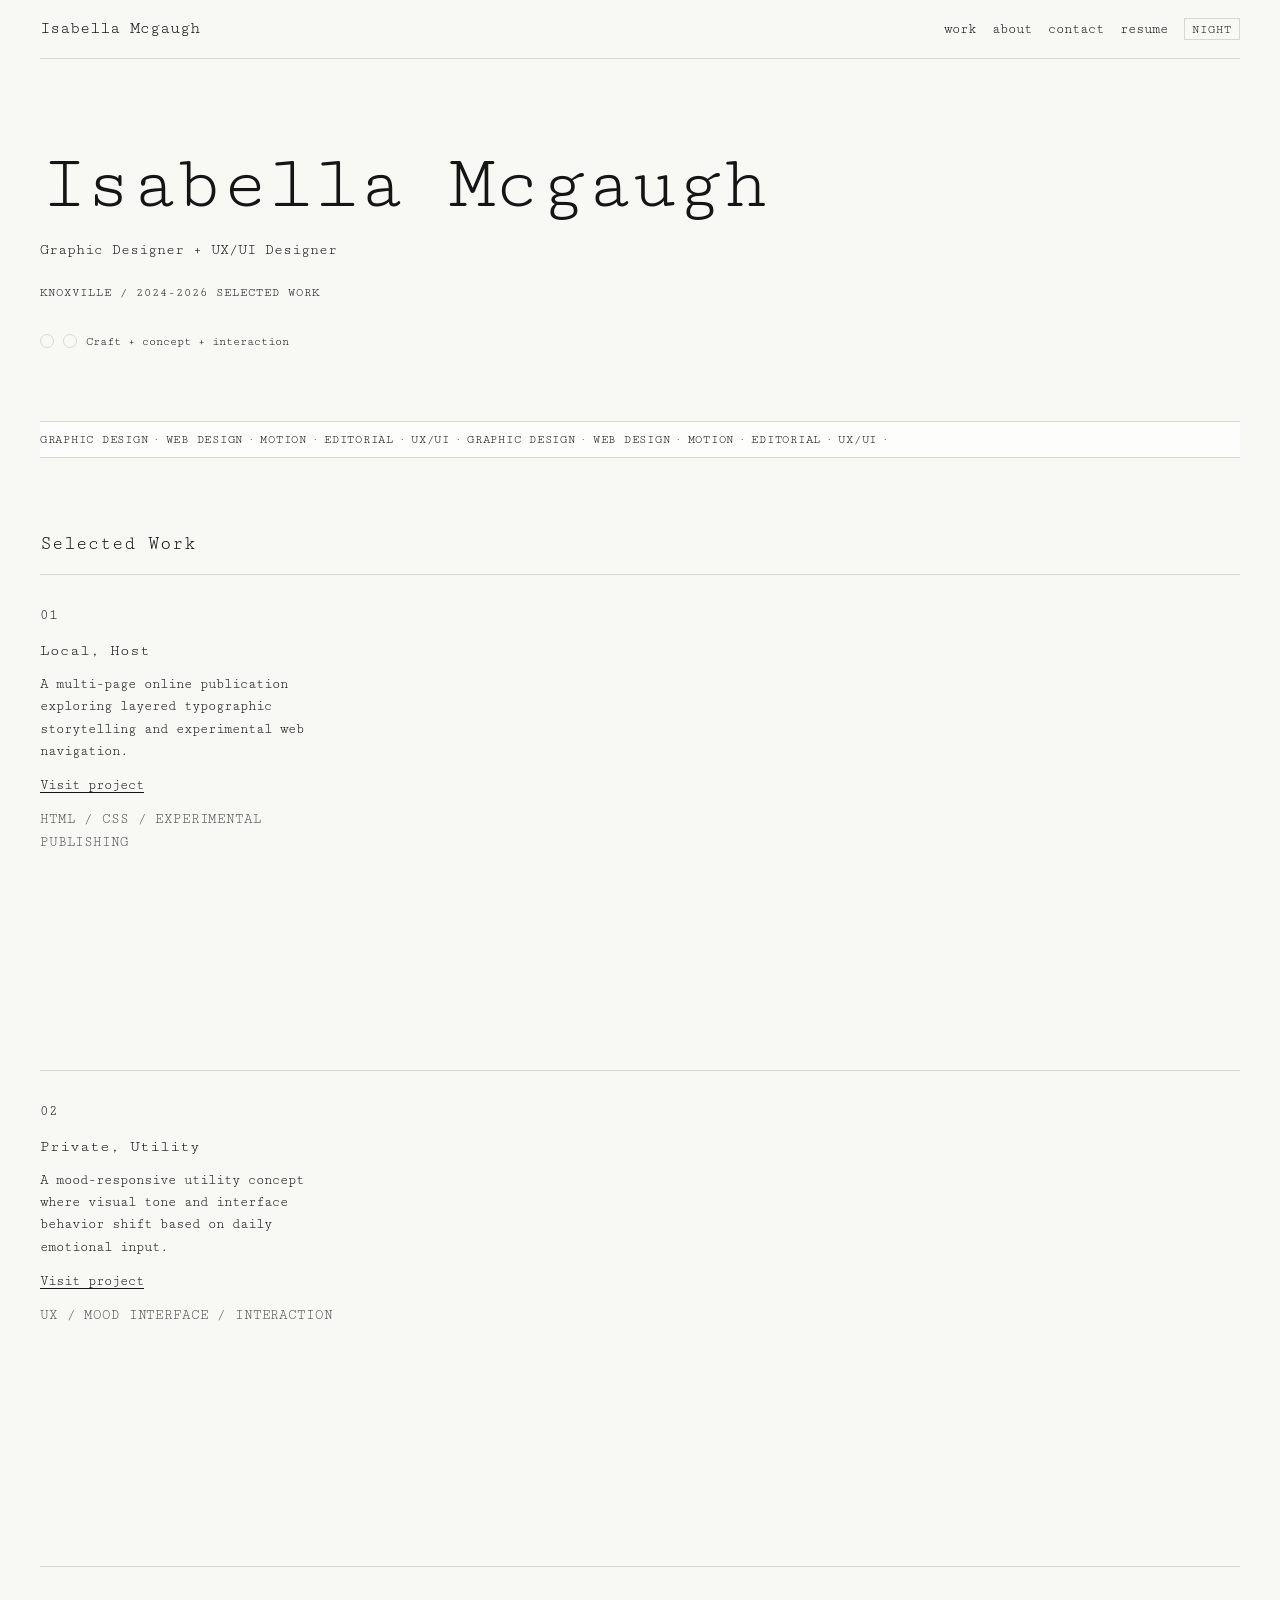
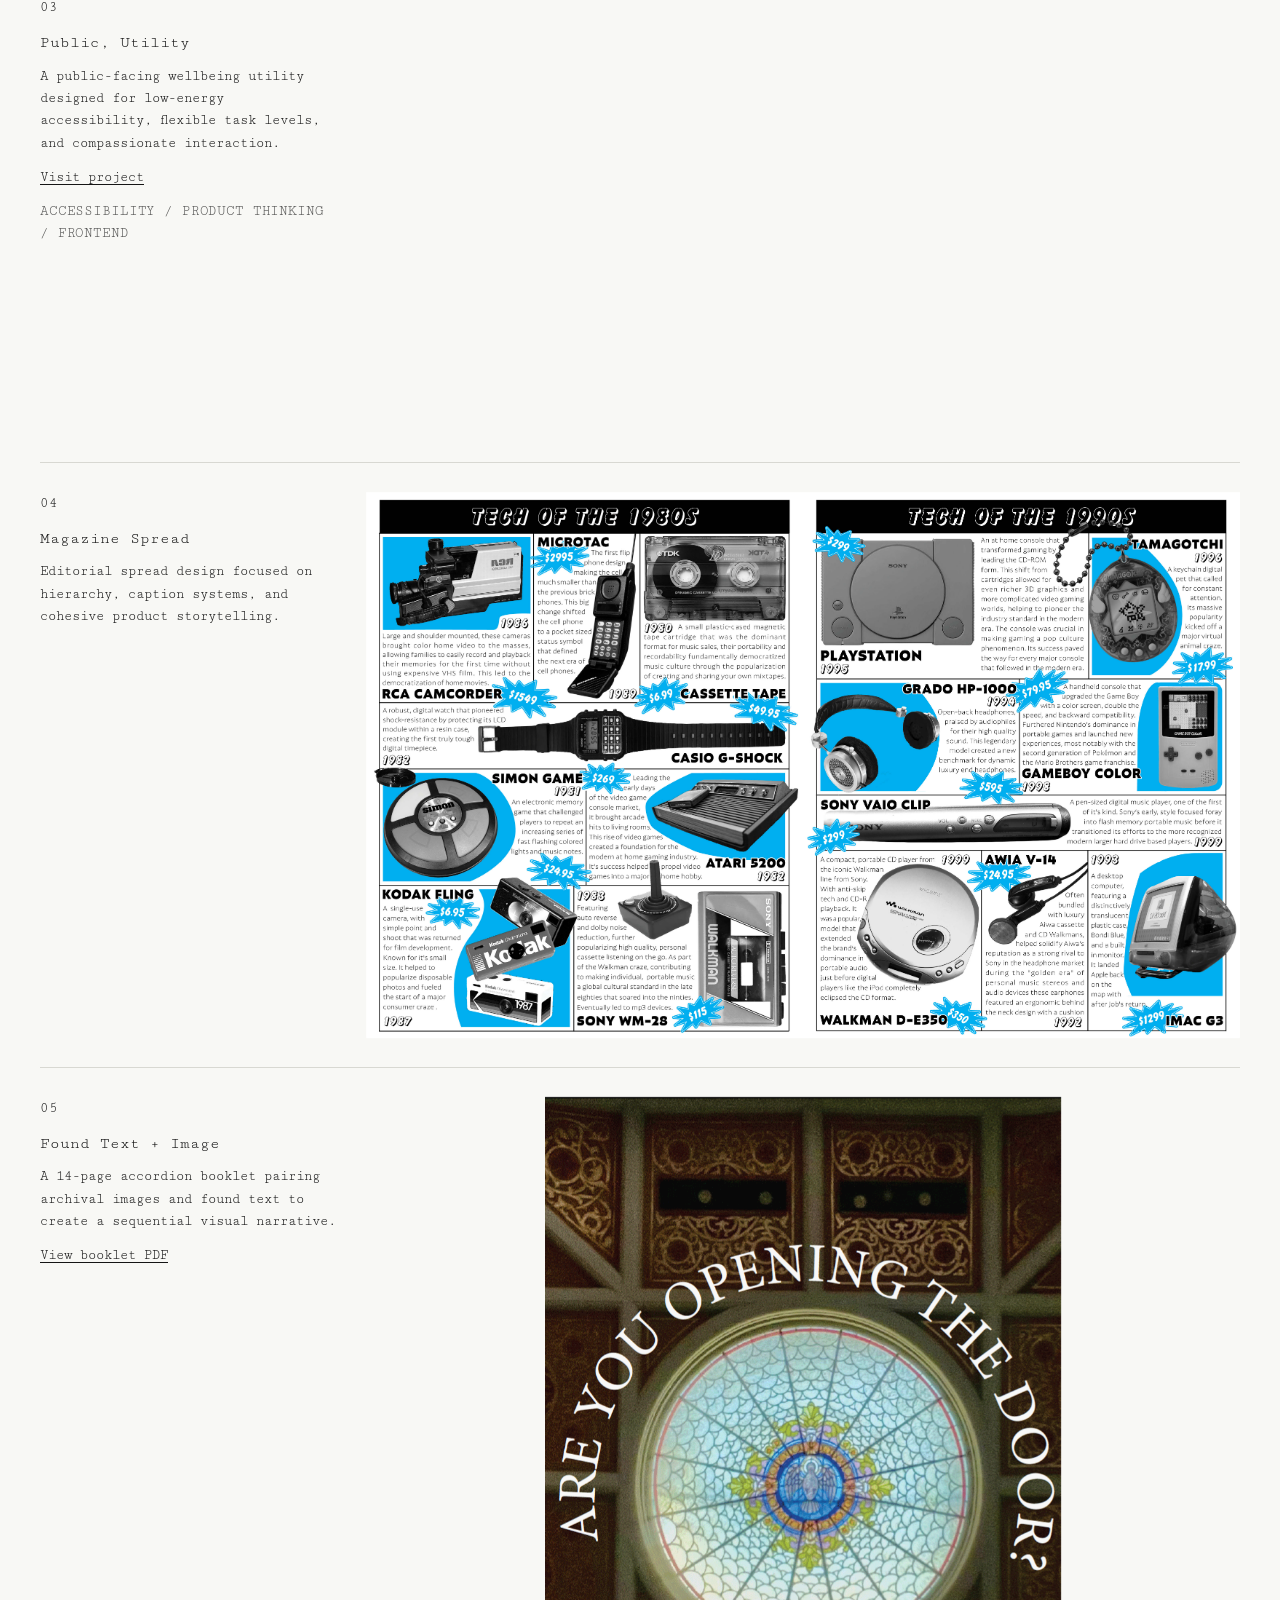
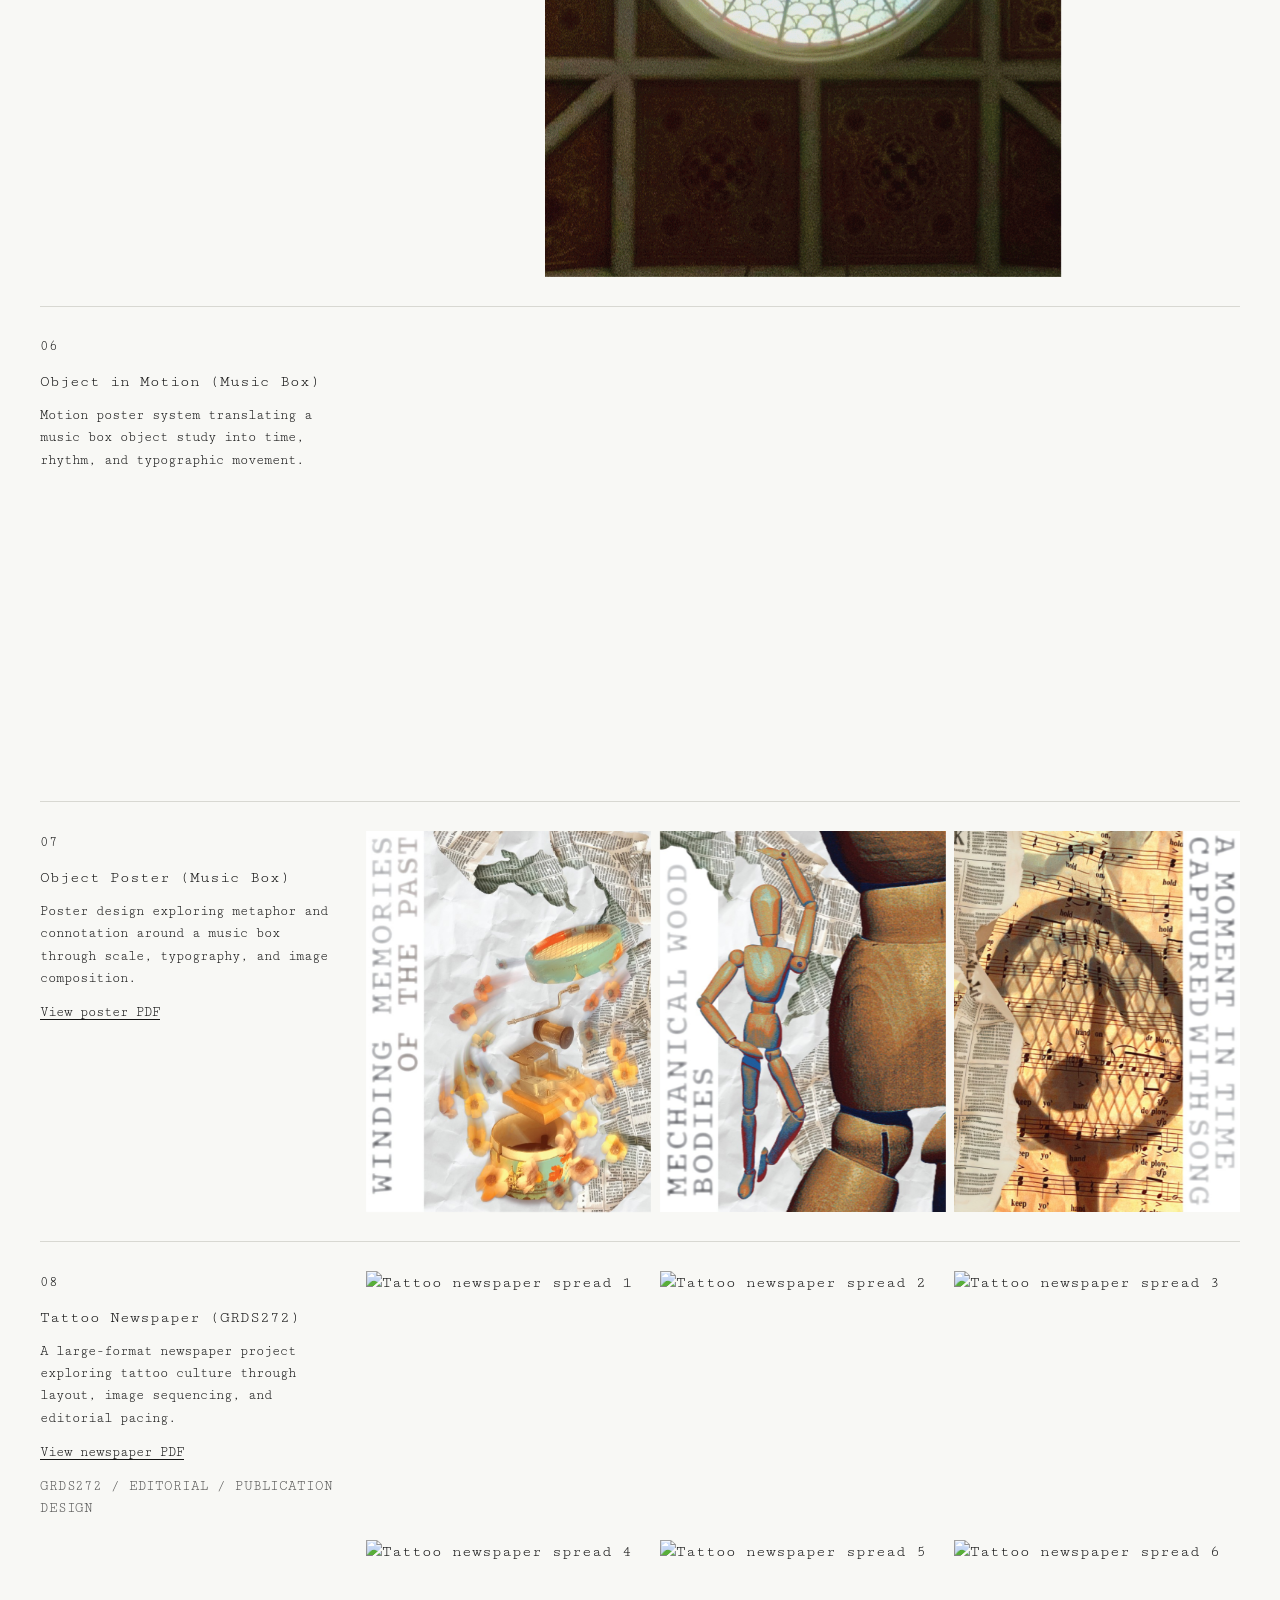
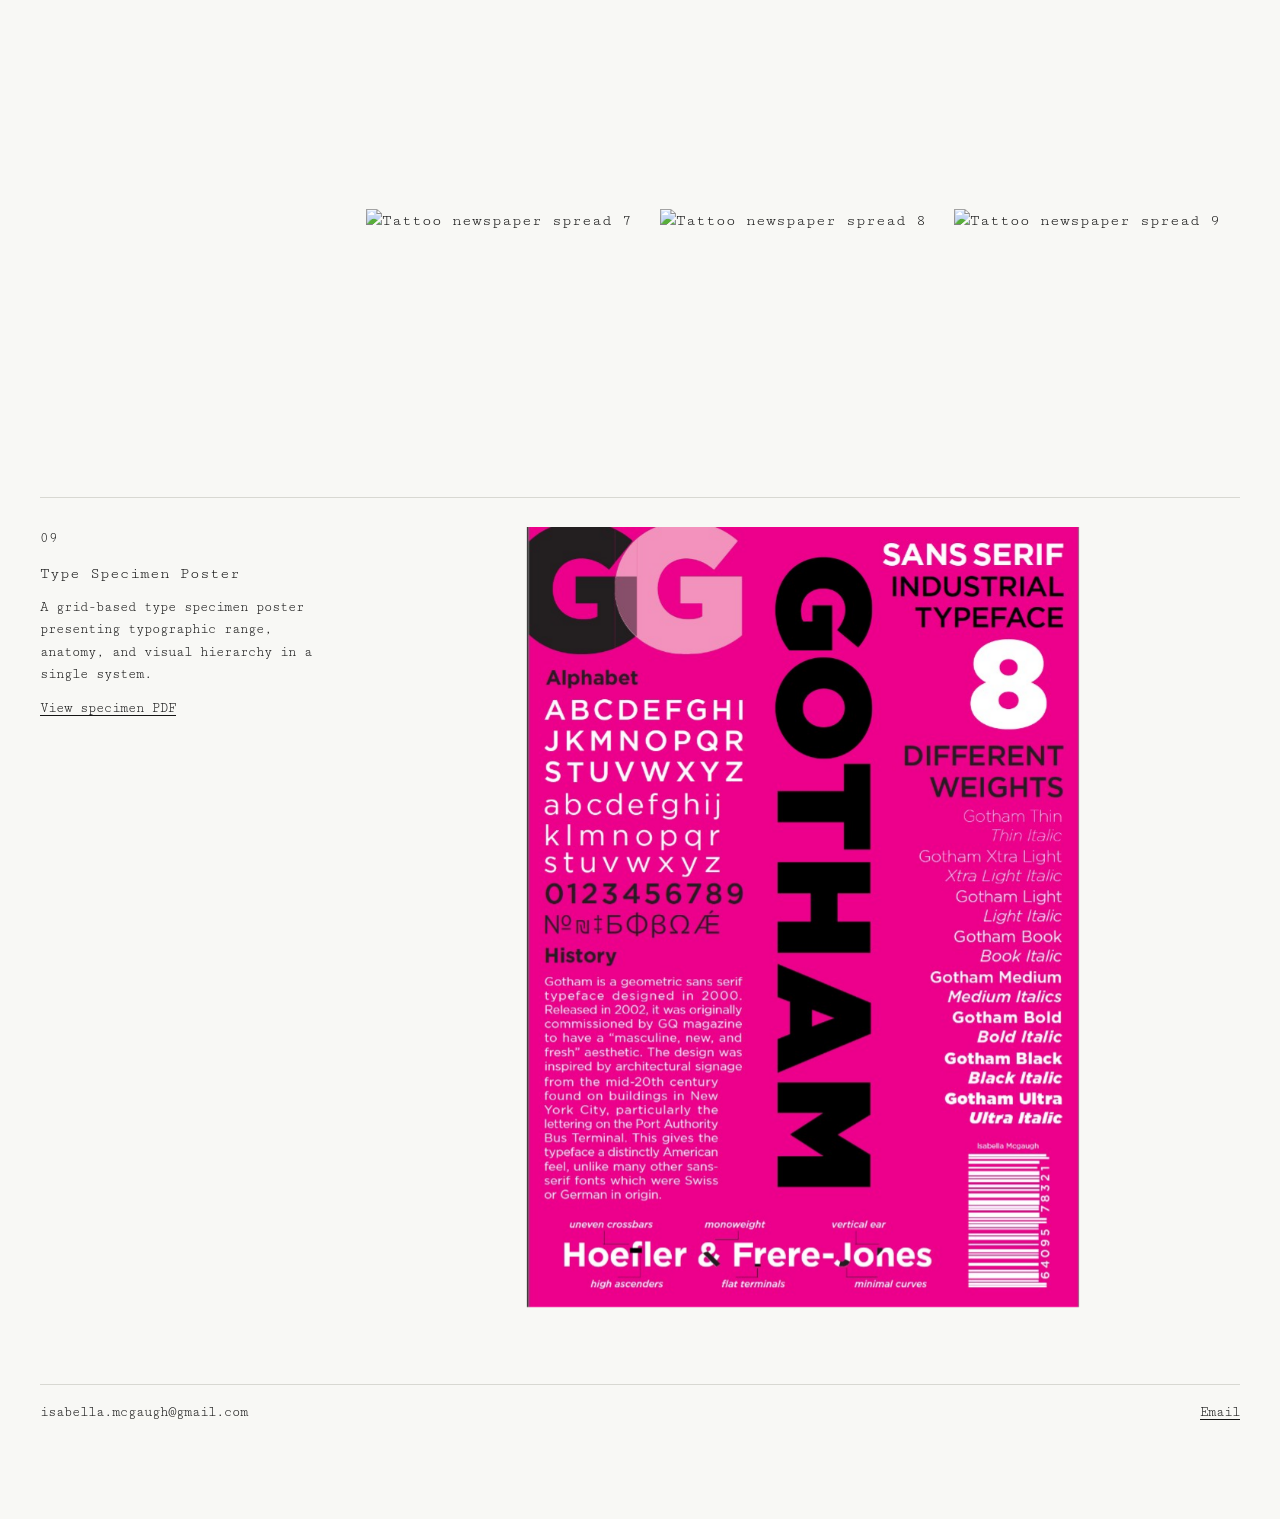
==== commit 243559a0: "final" ====
--- a/index.html
+++ b/index.html
@@ -123,6 +123,19 @@
             >
             <p class="tagline">Accessibility / Product Thinking / Frontend</p>
           </div>
+          <div class="project-media tilt">
+            <video
+              class="loop-video"
+              src="./public/media/public-utility/public-utility-preview.mp4"
+              autoplay
+              playsinline
+              loop
+              muted
+              preload="auto"
+              webkit-playsinline
+              disablepictureinpicture
+            ></video>
+          </div>
         </article>
 
         <article class="project reveal" data-accent="#dce8ff">
@@ -230,18 +243,43 @@
             >
             <p class="tagline">GRDS272 / Editorial / Publication Design</p>
           </div>
-          <div class="project-media tilt">
-            <video
-              class="loop-video"
-              src="./public/media/tattoo-newspaper/tattoo-newspaper-preview.mp4"
-              autoplay
-              playsinline
-              loop
-              muted
-              preload="auto"
-              webkit-playsinline
-              disablepictureinpicture
-            ></video>
+          <div class="project-media tattoo-spreads-preview tilt">
+            <img
+              src="./public/media/tattoo-newspaper/spreads/tatnews1.jpg"
+              alt="Tattoo newspaper spread 1"
+            />
+            <img
+              src="./public/media/tattoo-newspaper/spreads/tatnews2.jpg"
+              alt="Tattoo newspaper spread 2"
+            />
+            <img
+              src="./public/media/tattoo-newspaper/spreads/tatnews3.jpg"
+              alt="Tattoo newspaper spread 3"
+            />
+            <img
+              src="./public/media/tattoo-newspaper/spreads/tatnews4.jpg"
+              alt="Tattoo newspaper spread 4"
+            />
+            <img
+              src="./public/media/tattoo-newspaper/spreads/tatnews5.jpg"
+              alt="Tattoo newspaper spread 5"
+            />
+            <img
+              src="./public/media/tattoo-newspaper/spreads/tatnews6.jpg"
+              alt="Tattoo newspaper spread 6"
+            />
+            <img
+              src="./public/media/tattoo-newspaper/spreads/tatnews7.jpg"
+              alt="Tattoo newspaper spread 7"
+            />
+            <img
+              src="./public/media/tattoo-newspaper/spreads/tatnews8.jpg"
+              alt="Tattoo newspaper spread 8"
+            />
+            <img
+              src="./public/media/tattoo-newspaper/spreads/tatnews9.jpg"
+              alt="Tattoo newspaper spread 9"
+            />
           </div>
         </article>
 
--- a/styles.css
+++ b/styles.css
@@ -309,6 +309,11 @@
   gap: 0.55rem;
 }
 
+.tattoo-spreads-preview {
+  grid-template-columns: repeat(3, minmax(0, 1fr));
+  gap: 0.55rem;
+}
+
 .project-media img,
 .project-media video {
   display: block;
@@ -375,6 +380,10 @@
   .object-poster-preview {
     grid-template-columns: 1fr;
   }
+
+  .tattoo-spreads-preview {
+    grid-template-columns: 1fr;
+  }
 }
 
 @media (max-width: 680px) {
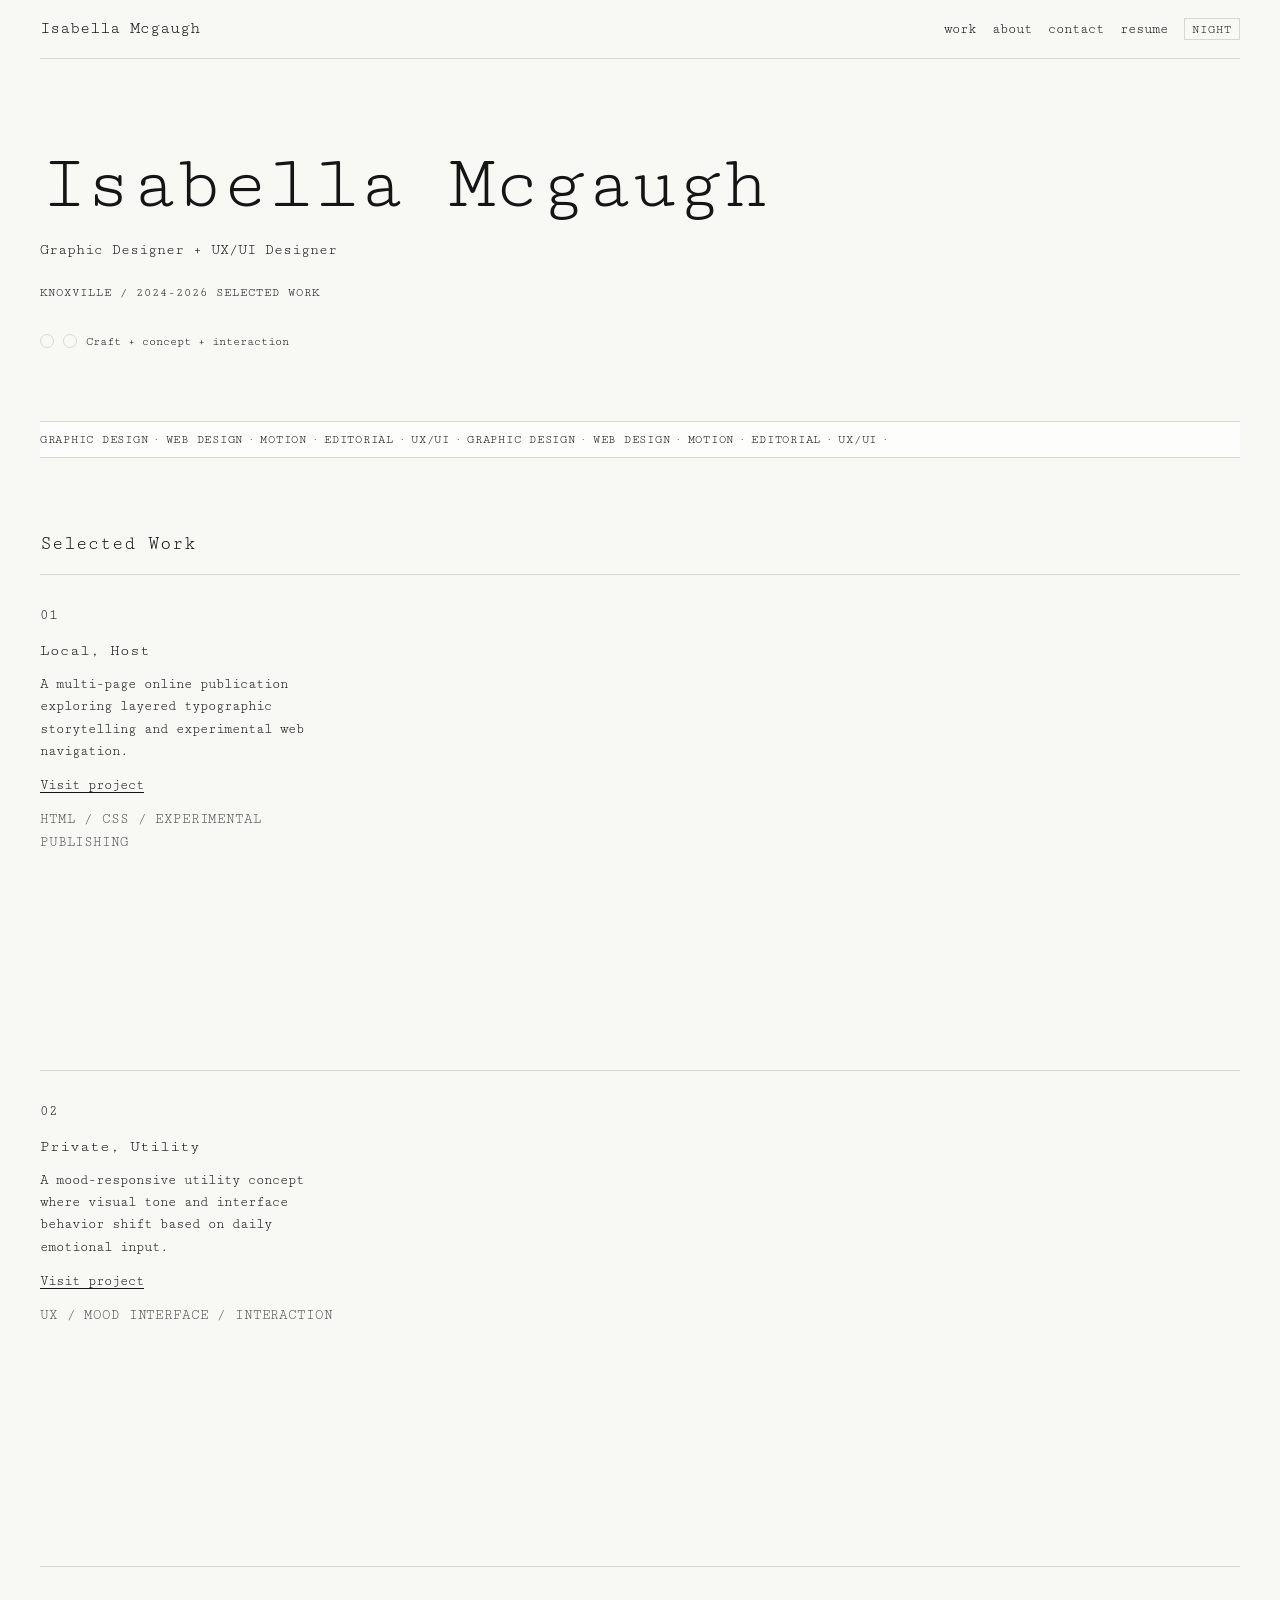
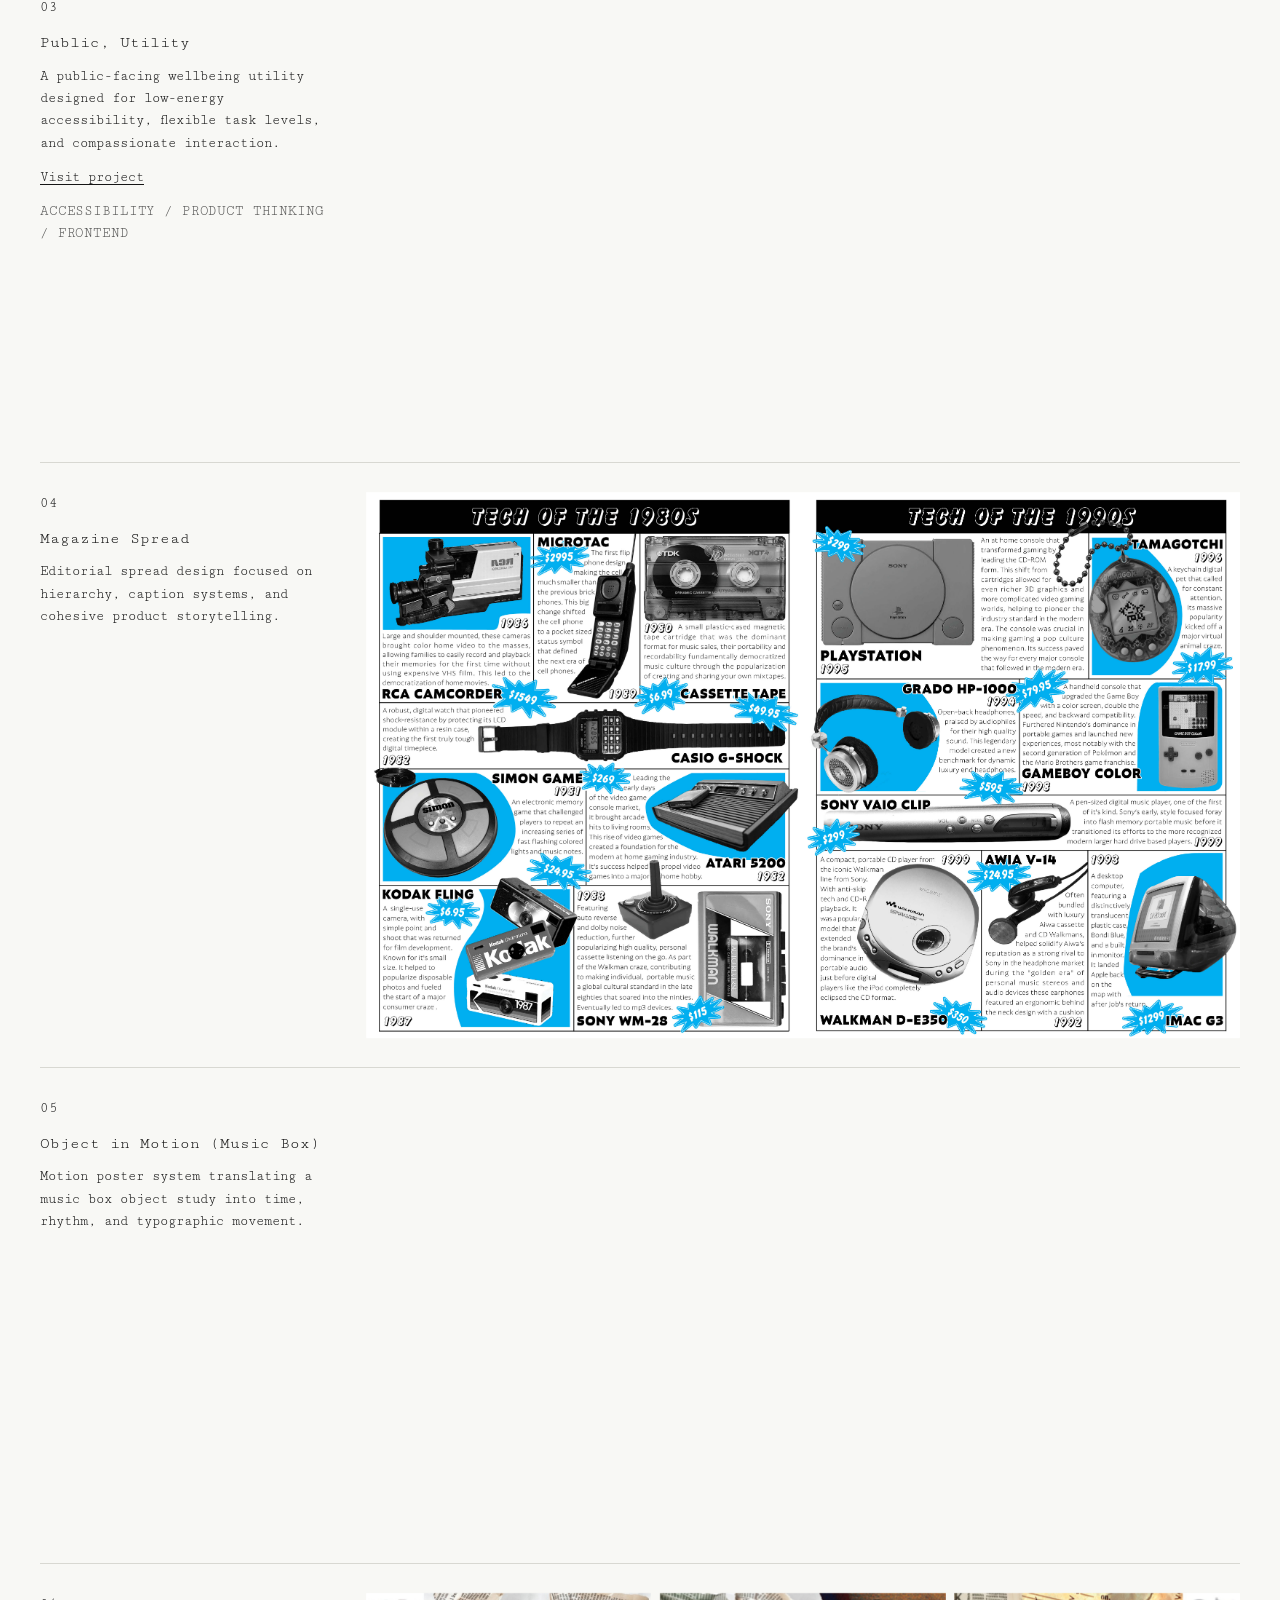
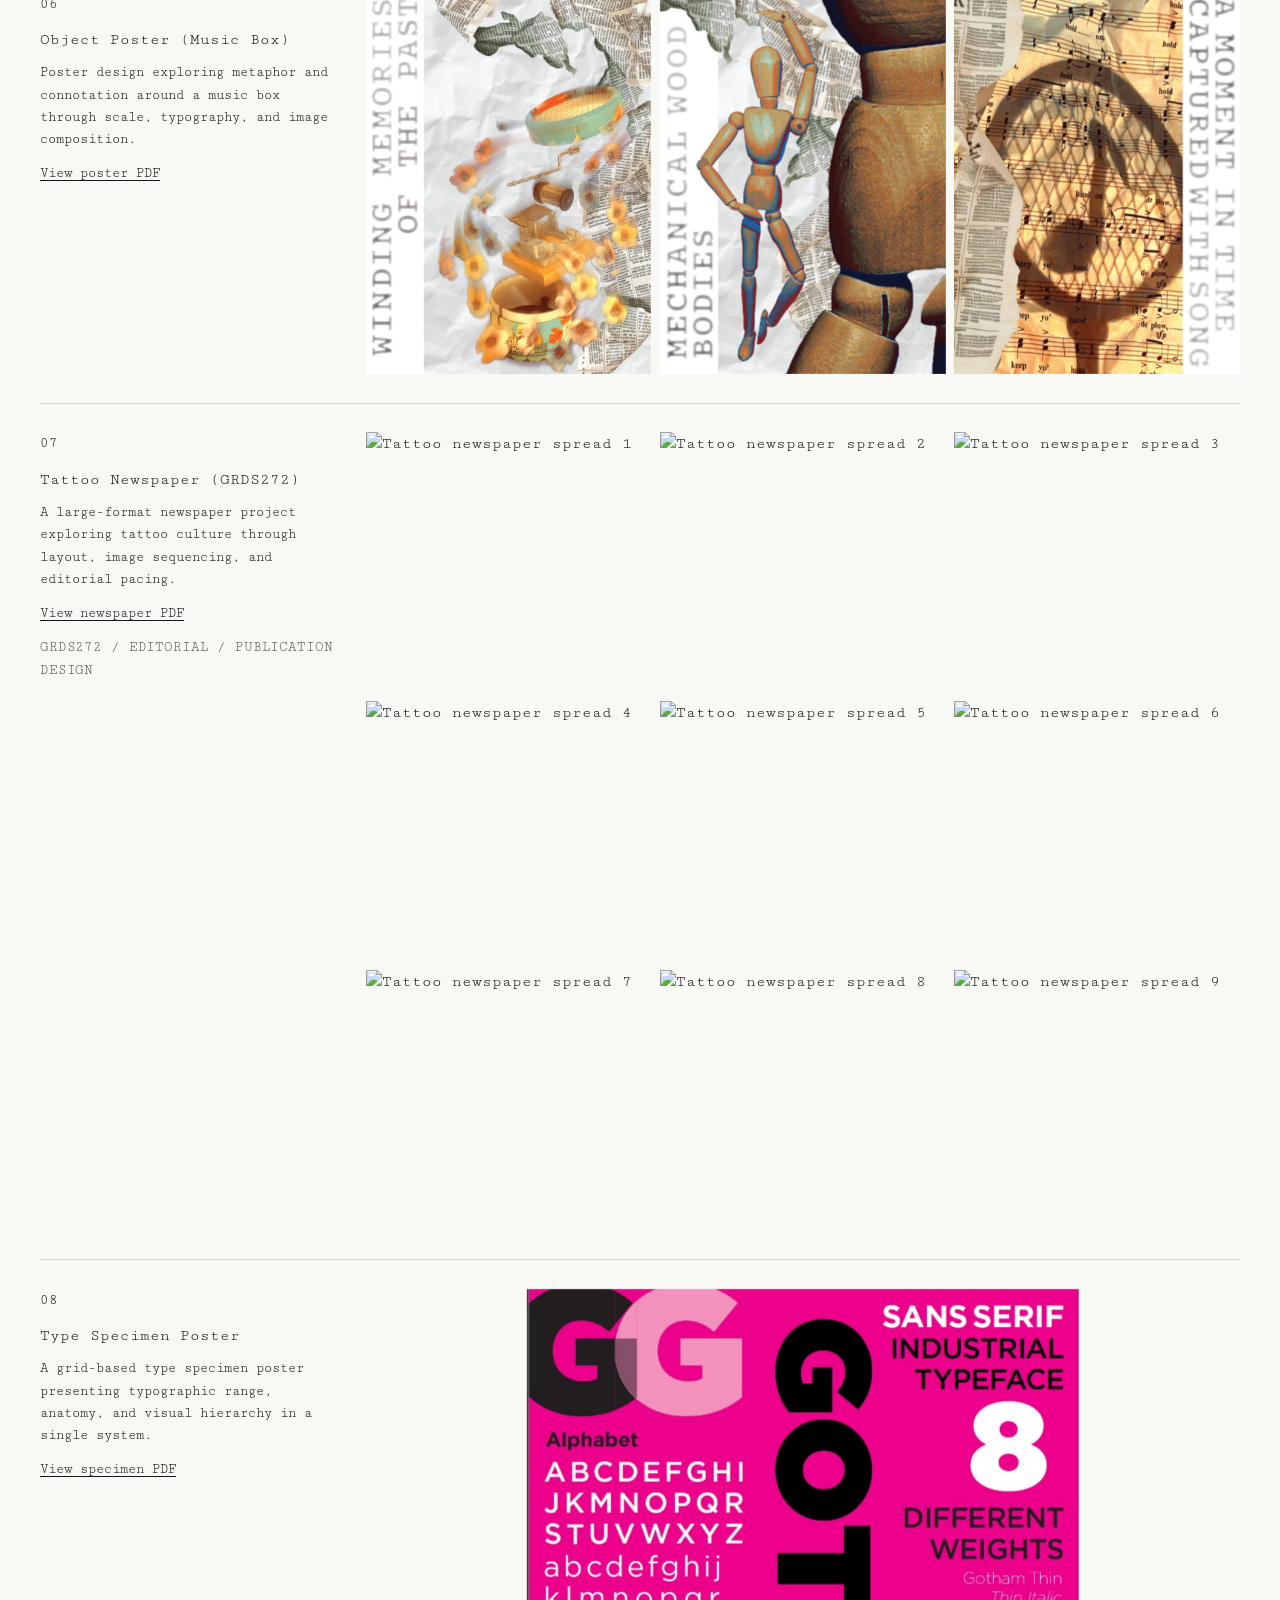
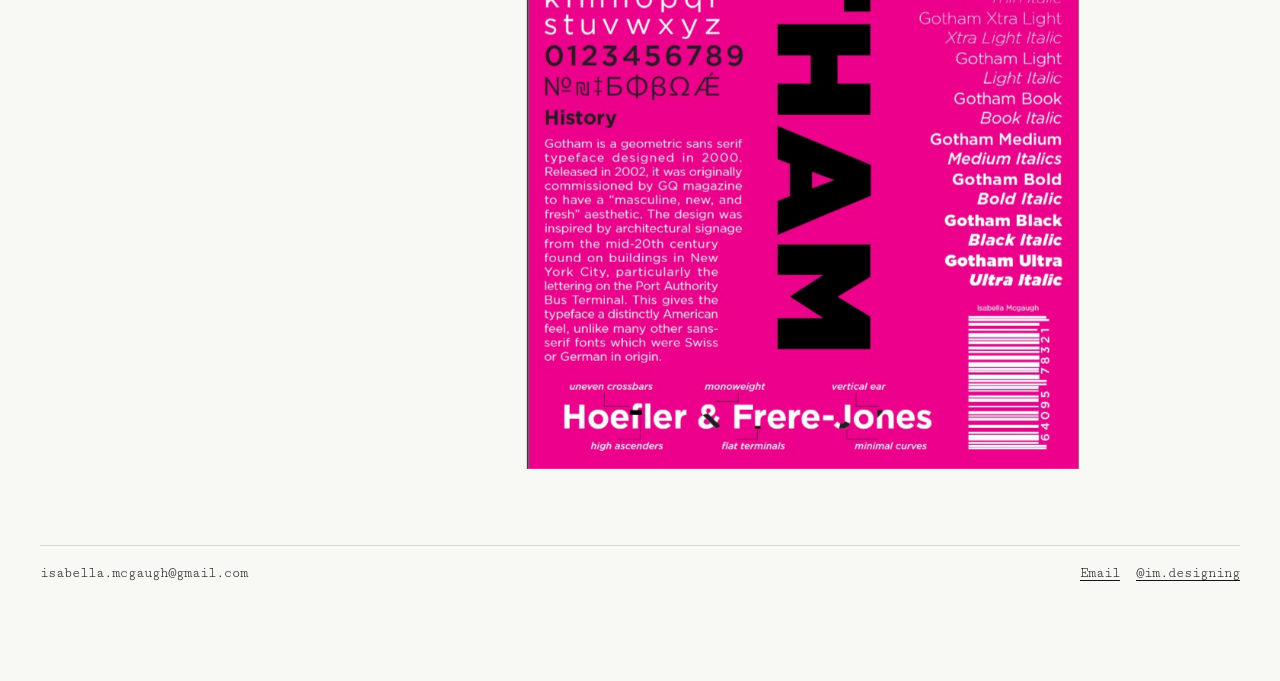
==== commit 49002f2e: "push" ====
--- a/index.html
+++ b/index.html
@@ -155,30 +155,9 @@
           </div>
         </article>
 
-        <article class="project reveal" data-accent="#f6efd1">
+        <article class="project reveal" data-accent="#ffdce6">
           <div class="project-meta">
             <p class="project-number">05</p>
-            <h3>Found Text + Image</h3>
-            <p>
-              A 14-page accordion booklet pairing archival images and found text
-              to create a sequential visual narrative.
-            </p>
-            <a href="./public/media/found-images/found-images-final.pdf" target="_blank"
-              >View booklet PDF</a
-            >
-          </div>
-          <div class="project-media tilt">
-            <img
-              class="gif-player"
-              src="./public/media/found-images/found-images.gif"
-              alt="Found text and image animated booklet sequence"
-            />
-          </div>
-        </article>
-
-        <article class="project reveal" data-accent="#ffdce6">
-          <div class="project-meta">
-            <p class="project-number">06</p>
             <h3>Object in Motion (Music Box)</h3>
             <p>
               Motion poster system translating a music box object study into time,
@@ -202,7 +181,7 @@
 
         <article class="project reveal" data-accent="#e2f3ff">
           <div class="project-meta">
-            <p class="project-number">07</p>
+            <p class="project-number">06</p>
             <h3>Object Poster (Music Box)</h3>
             <p>
               Poster design exploring metaphor and connotation around a music box
@@ -230,7 +209,7 @@
 
         <article class="project reveal" data-accent="#f7e8d9">
           <div class="project-meta">
-            <p class="project-number">08</p>
+            <p class="project-number">07</p>
             <h3>Tattoo Newspaper (GRDS272)</h3>
             <p>
               A large-format newspaper project exploring tattoo culture through
@@ -285,7 +264,7 @@
 
         <article class="project reveal" data-accent="#f0eadf">
           <div class="project-meta">
-            <p class="project-number">09</p>
+            <p class="project-number">08</p>
             <h3>Type Specimen Poster</h3>
             <p>
               A grid-based type specimen poster presenting typographic range,
@@ -306,7 +285,12 @@
 
       <footer id="contact" class="footer reveal">
         <p>isabella.mcgaugh@gmail.com</p>
-        <a href="mailto:isabella.mcgaugh@gmail.com">Email</a>
+        <div class="contact-links">
+          <a href="mailto:isabella.mcgaugh@gmail.com">Email</a>
+          <a href="https://www.instagram.com/im.designing/" target="_blank"
+            >@im.designing</a
+          >
+        </div>
       </footer>
     </main>
 
--- a/styles.css
+++ b/styles.css
@@ -347,6 +347,12 @@
   text-underline-offset: 0.2em;
 }
 
+.contact-links {
+  display: flex;
+  gap: 1rem;
+  flex-wrap: wrap;
+}
+
 .reveal {
   opacity: 0;
   transform: translateY(12px);
@@ -356,6 +362,29 @@
 .reveal.visible {
   opacity: 1;
   transform: translateY(0);
+}
+
+.click-pulse {
+  position: fixed;
+  width: 14px;
+  height: 14px;
+  border: 2px solid color-mix(in srgb, var(--fg) 45%, transparent);
+  border-radius: 999px;
+  pointer-events: none;
+  z-index: 300;
+  transform: translate(-50%, -50%) scale(0.35);
+  animation: clickPulse 420ms ease-out forwards;
+}
+
+@keyframes clickPulse {
+  0% {
+    opacity: 0.95;
+    transform: translate(-50%, -50%) scale(0.35);
+  }
+  100% {
+    opacity: 0;
+    transform: translate(-50%, -50%) scale(3.1);
+  }
 }
 
 @media (prefers-reduced-motion: reduce) {
@@ -365,6 +394,10 @@
     animation: none !important;
     transition: none !important;
   }
+
+  .click-pulse {
+    animation: none !important;
+  }
 }
 
 @media (max-width: 900px) {
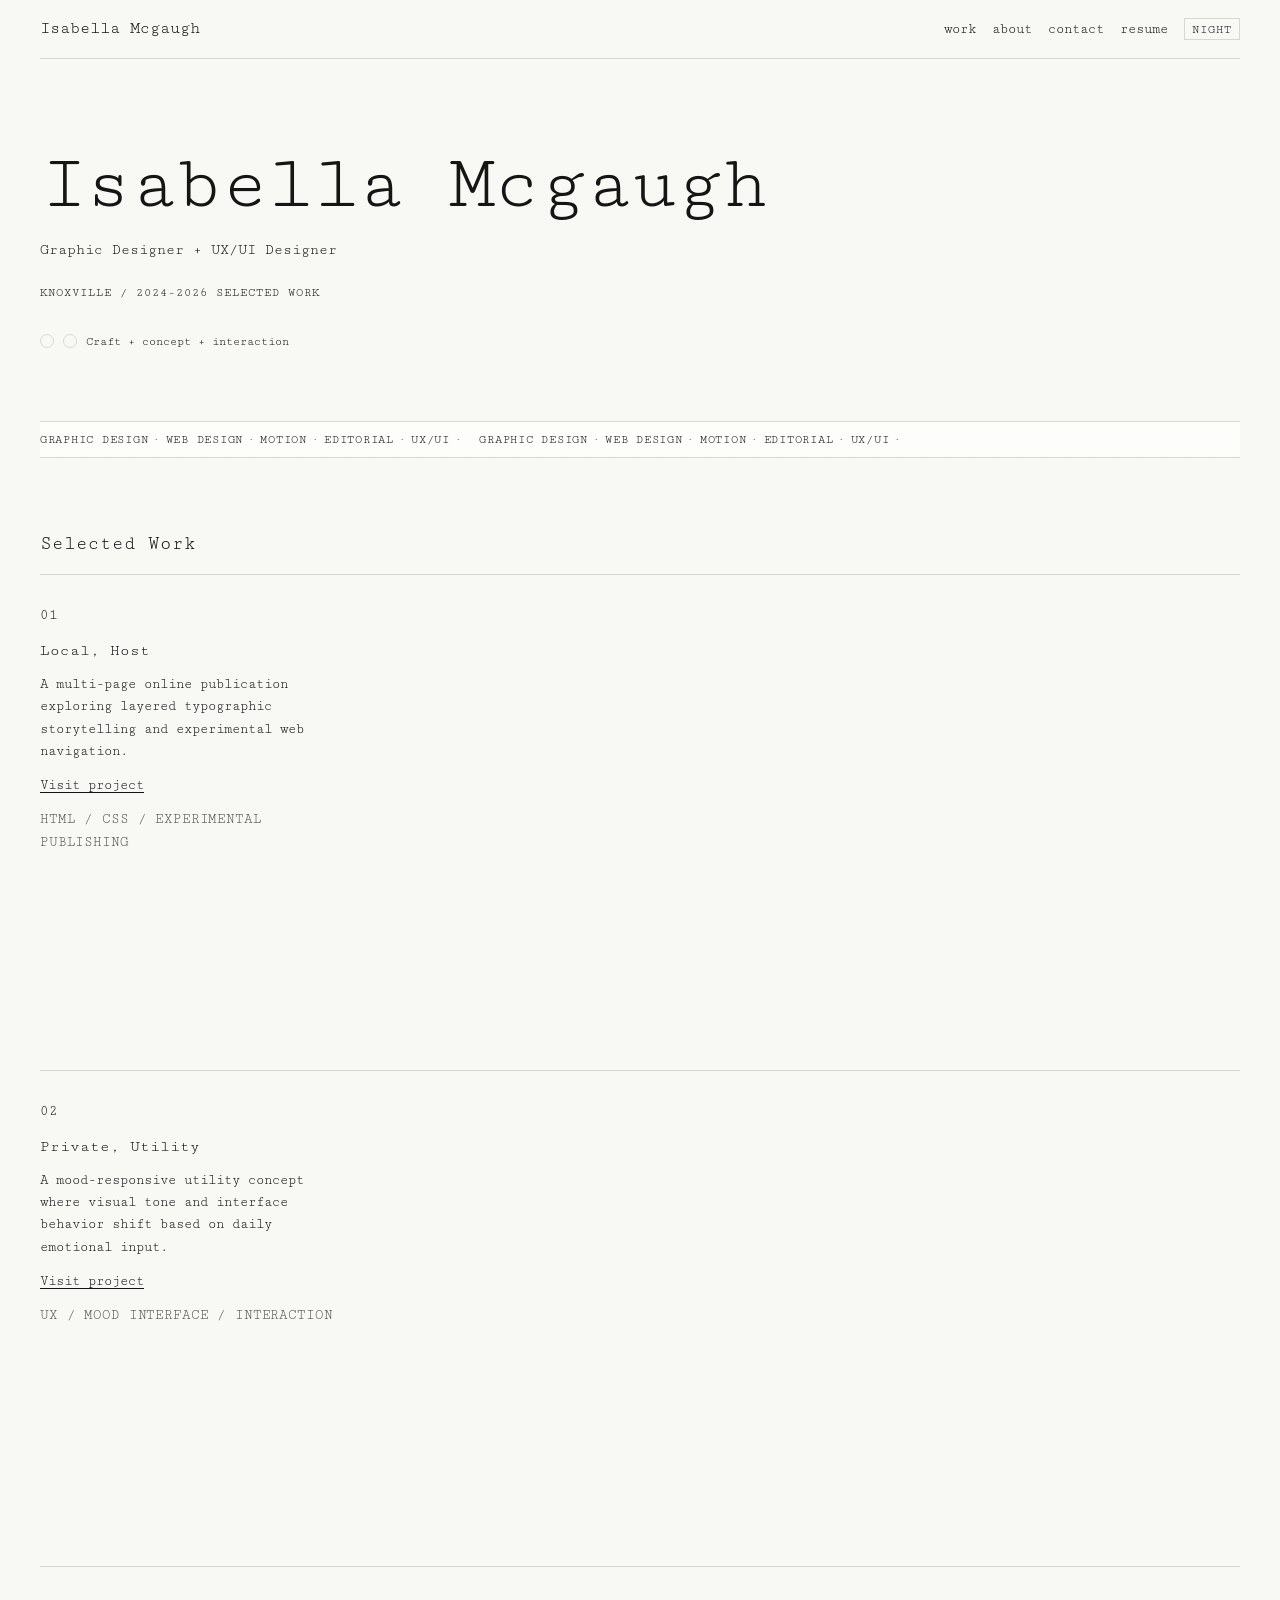
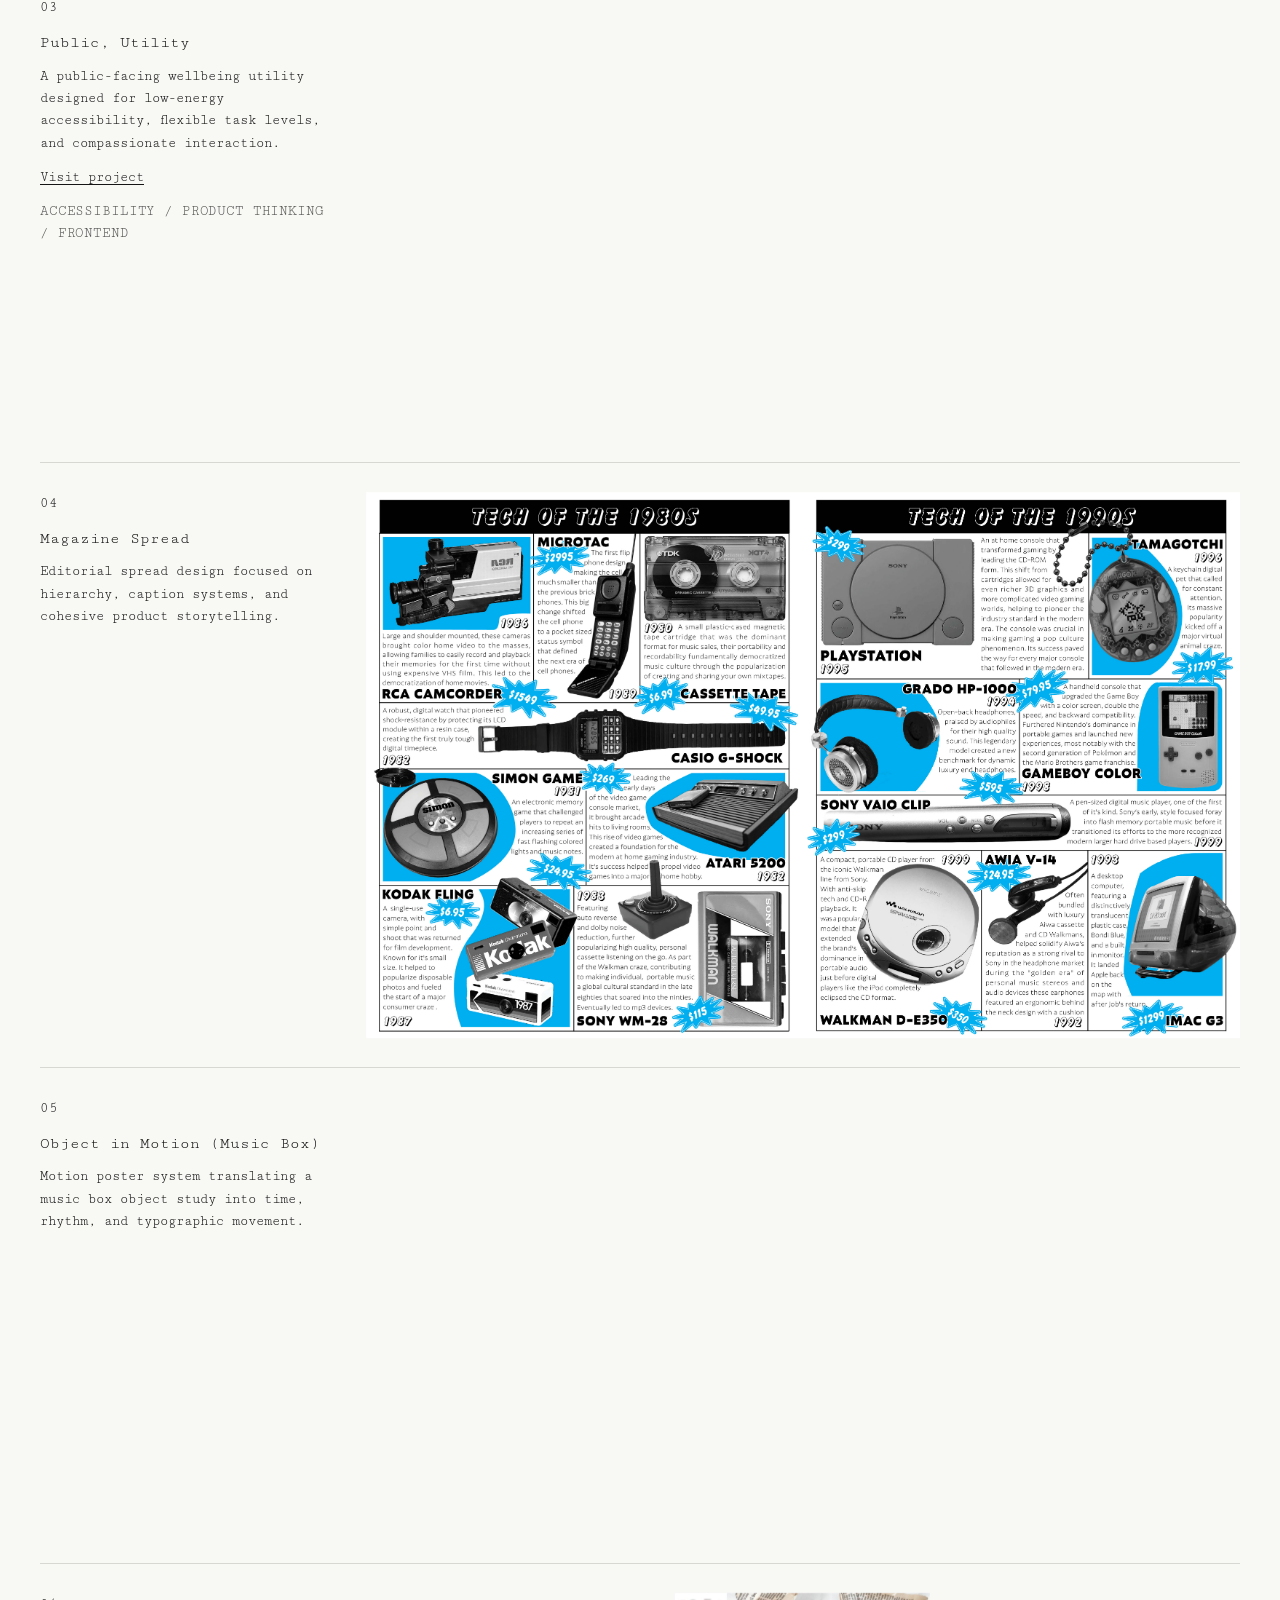
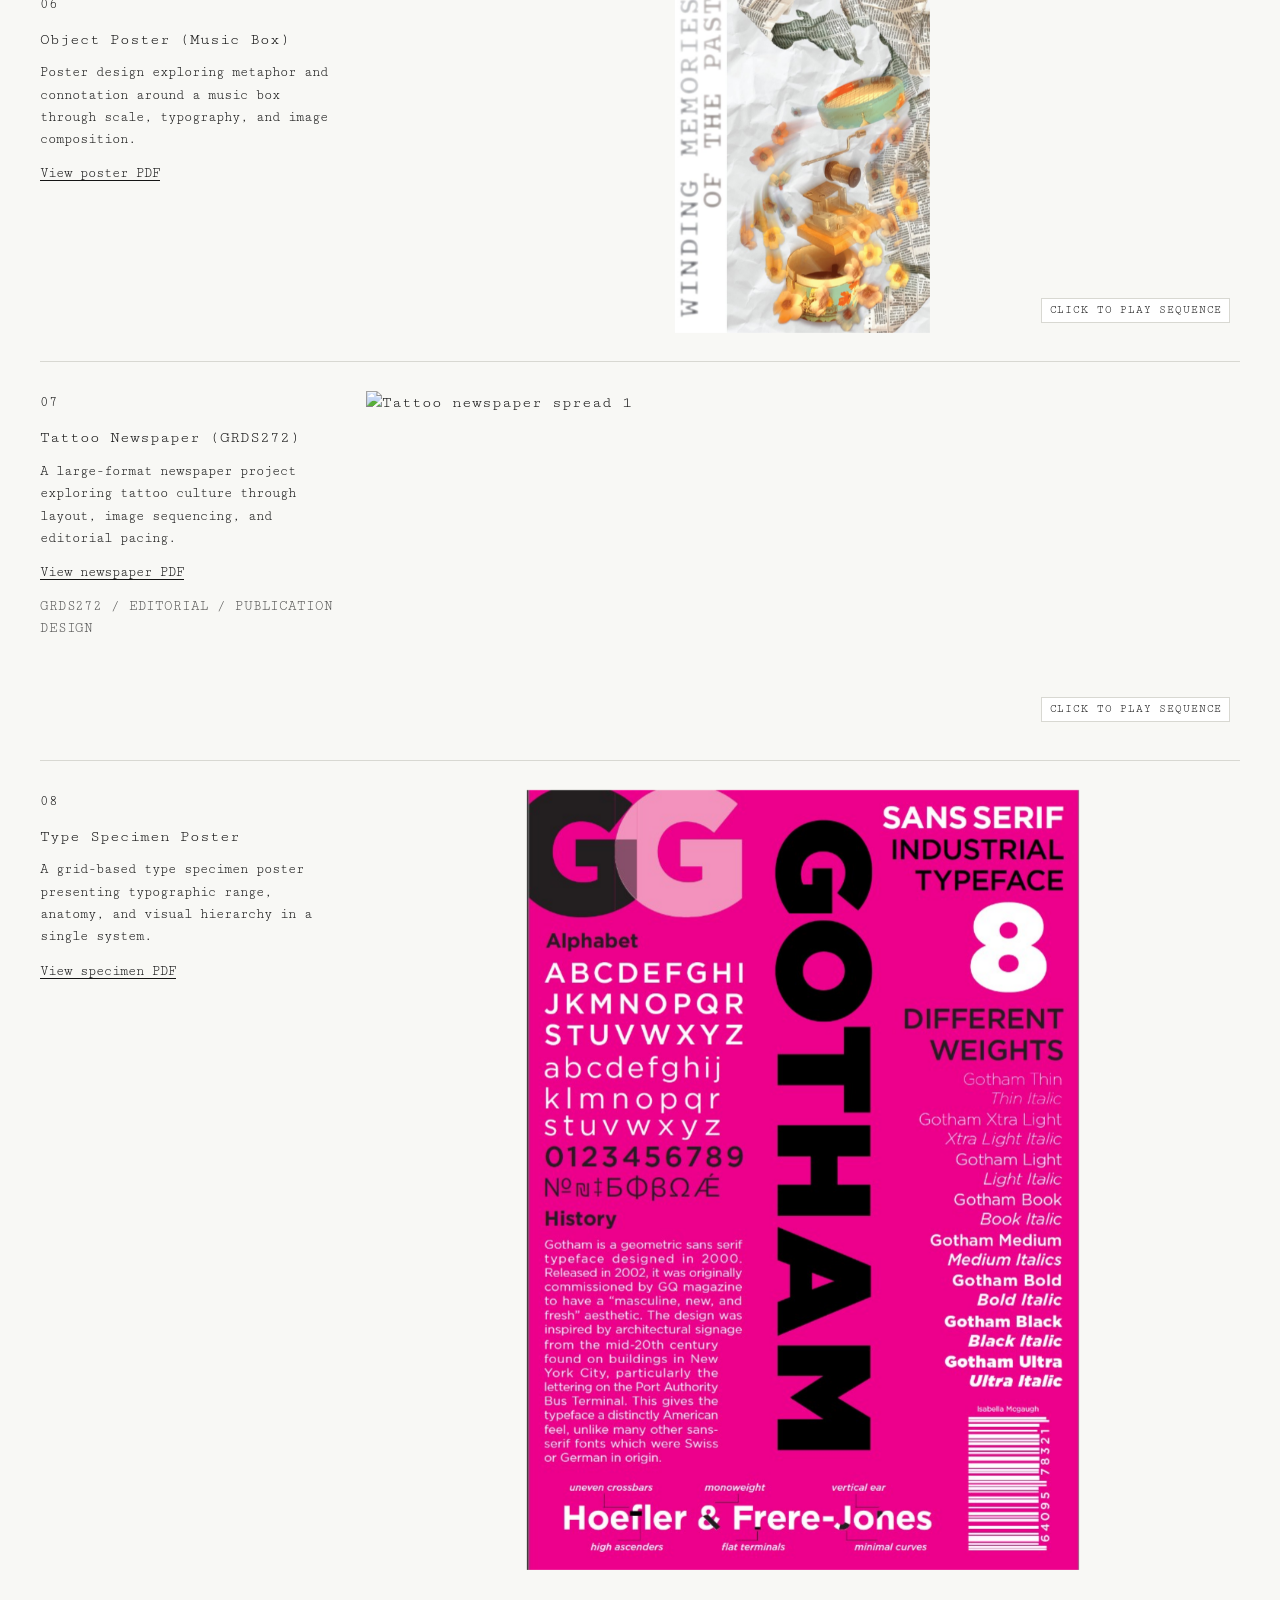
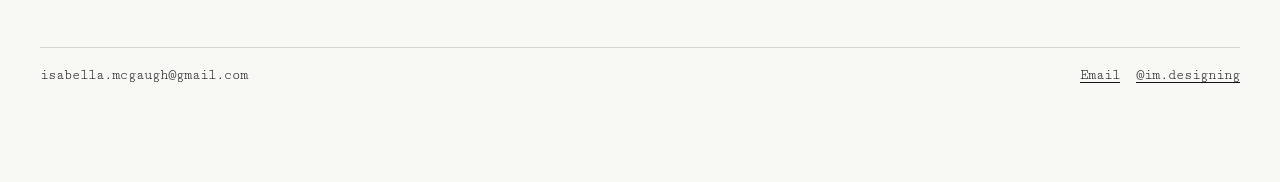
==== commit d6c1a903: "hg" ====
--- a/index.html
+++ b/index.html
@@ -46,8 +46,12 @@
 
       <section class="ticker" aria-label="Design disciplines">
         <div class="ticker-track">
-          graphic design · web design · motion · editorial · ux/ui · graphic
-          design · web design · motion · editorial · ux/ui ·
+          <span class="ticker-group"
+            >graphic design · web design · motion · editorial · ux/ui ·</span
+          >
+          <span class="ticker-group" aria-hidden="true"
+            >graphic design · web design · motion · editorial · ux/ui ·</span
+          >
         </div>
       </section>
 
@@ -191,7 +195,7 @@
               >View poster PDF</a
             >
           </div>
-          <div class="project-media object-poster-preview tilt">
+          <div class="project-media object-poster-preview click-sequence tilt">
             <img
               src="./public/media/object-poster/previews/object-poster-preview-1.png"
               alt="Object poster preview one"
@@ -204,6 +208,7 @@
               src="./public/media/object-poster/previews/object-poster-preview-3.png"
               alt="Object poster preview three"
             />
+            <p class="sequence-hint">Click to play sequence</p>
           </div>
         </article>
 
@@ -222,7 +227,7 @@
             >
             <p class="tagline">GRDS272 / Editorial / Publication Design</p>
           </div>
-          <div class="project-media tattoo-spreads-preview tilt">
+          <div class="project-media tattoo-spreads-preview click-sequence tilt">
             <img
               src="./public/media/tattoo-newspaper/spreads/tatnews1.jpg"
               alt="Tattoo newspaper spread 1"
@@ -259,6 +264,7 @@
               src="./public/media/tattoo-newspaper/spreads/tatnews9.jpg"
               alt="Tattoo newspaper spread 9"
             />
+            <p class="sequence-hint">Click to play sequence</p>
           </div>
         </article>
 
--- a/styles.css
+++ b/styles.css
@@ -215,12 +215,18 @@
 }
 
 .ticker-track {
-  white-space: nowrap;
+  display: flex;
+  width: max-content;
   padding: 0.5rem 0;
   font-size: 0.78rem;
   letter-spacing: 0.06em;
   text-transform: uppercase;
-  animation: ticker 26s linear infinite;
+  animation: ticker 18s linear infinite;
+}
+
+.ticker-group {
+  white-space: nowrap;
+  padding-right: 1.25rem;
 }
 
 @keyframes ticker {
@@ -312,6 +318,41 @@
 .tattoo-spreads-preview {
   grid-template-columns: repeat(3, minmax(0, 1fr));
   gap: 0.55rem;
+}
+
+.click-sequence {
+  position: relative;
+  min-height: 340px;
+  cursor: pointer;
+  display: block;
+}
+
+.click-sequence img {
+  position: absolute;
+  inset: 0;
+  width: 100%;
+  height: 100%;
+  object-fit: contain;
+  opacity: 0;
+  transition: opacity 0.3s ease;
+}
+
+.click-sequence img.active {
+  opacity: 1;
+}
+
+.sequence-hint {
+  position: absolute;
+  right: 0.6rem;
+  bottom: 0.6rem;
+  margin: 0;
+  padding: 0.2rem 0.45rem;
+  border: 1px solid var(--line);
+  background: color-mix(in srgb, var(--surface) 92%, transparent);
+  font-size: 0.66rem;
+  text-transform: uppercase;
+  letter-spacing: 0.08em;
+  z-index: 2;
 }
 
 .project-media img,
@@ -417,6 +458,10 @@
   .tattoo-spreads-preview {
     grid-template-columns: 1fr;
   }
+
+  .click-sequence {
+    min-height: 260px;
+  }
 }
 
 @media (max-width: 680px) {
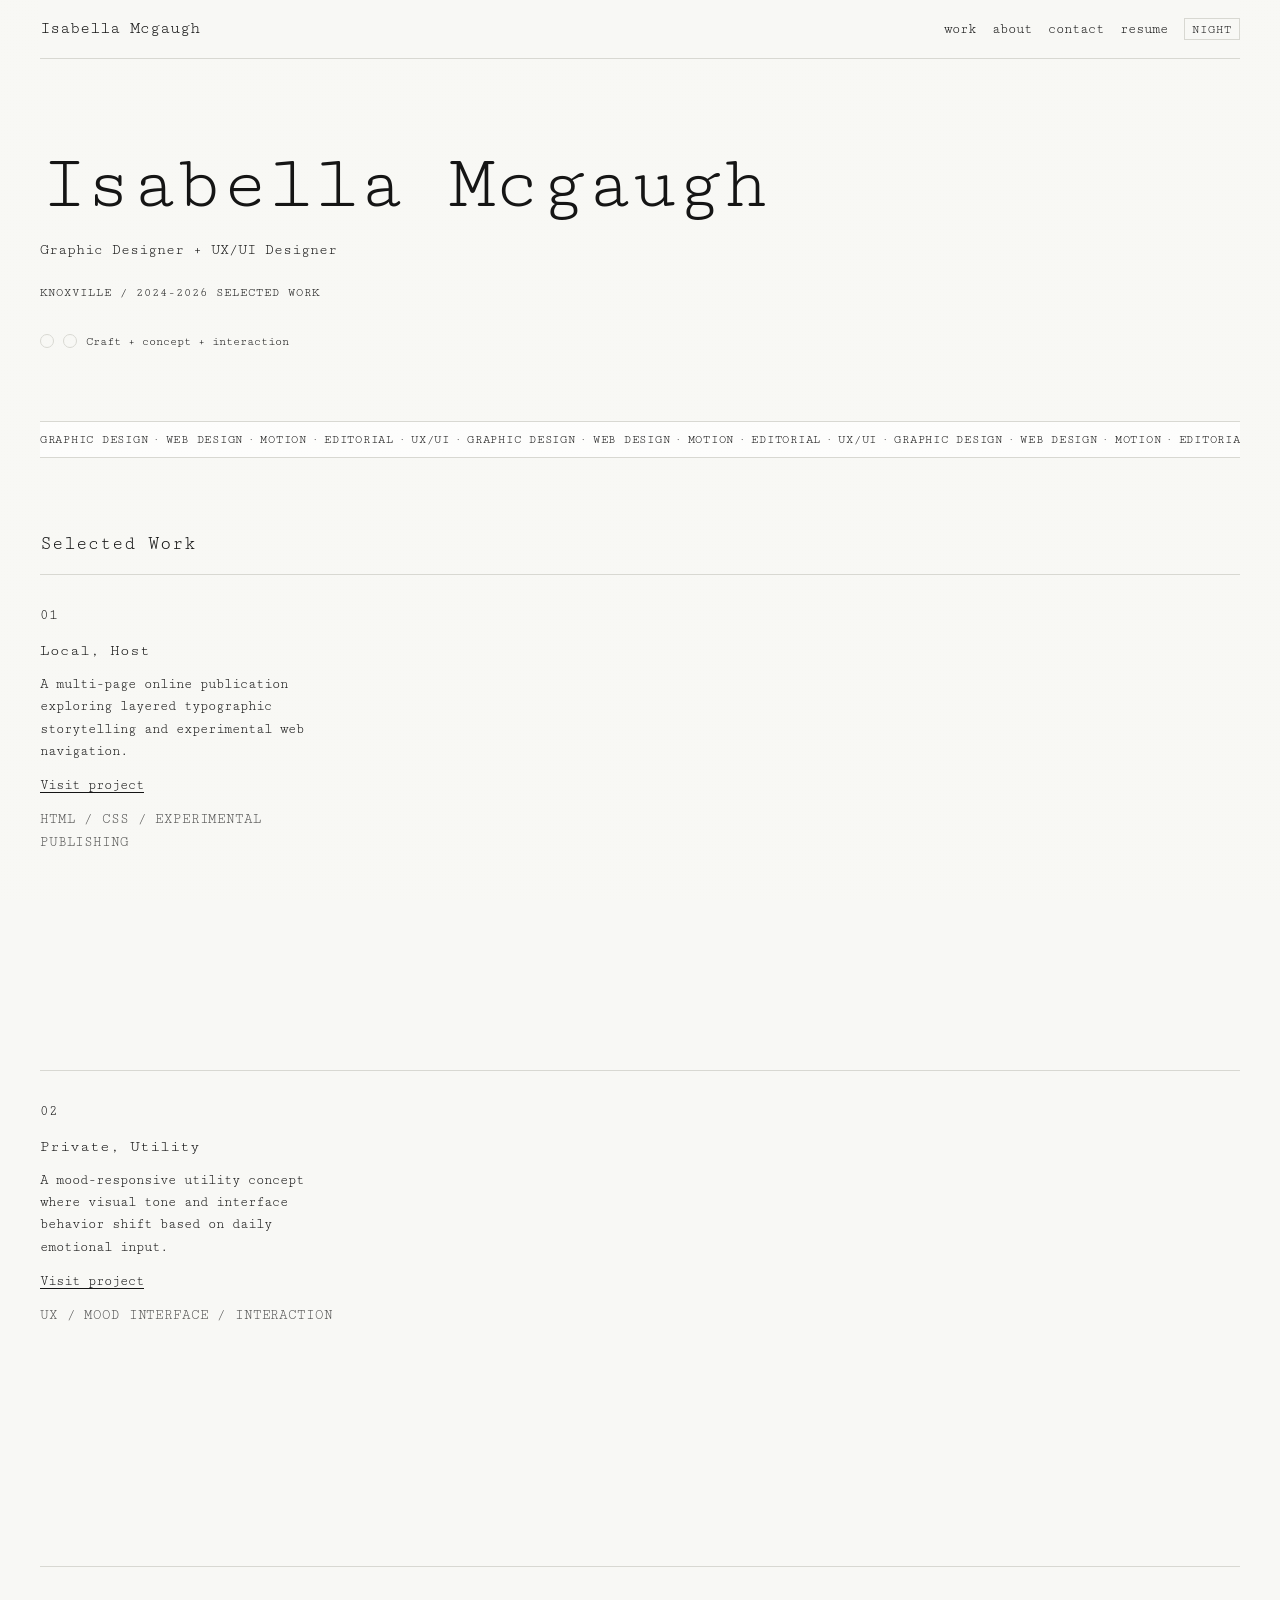
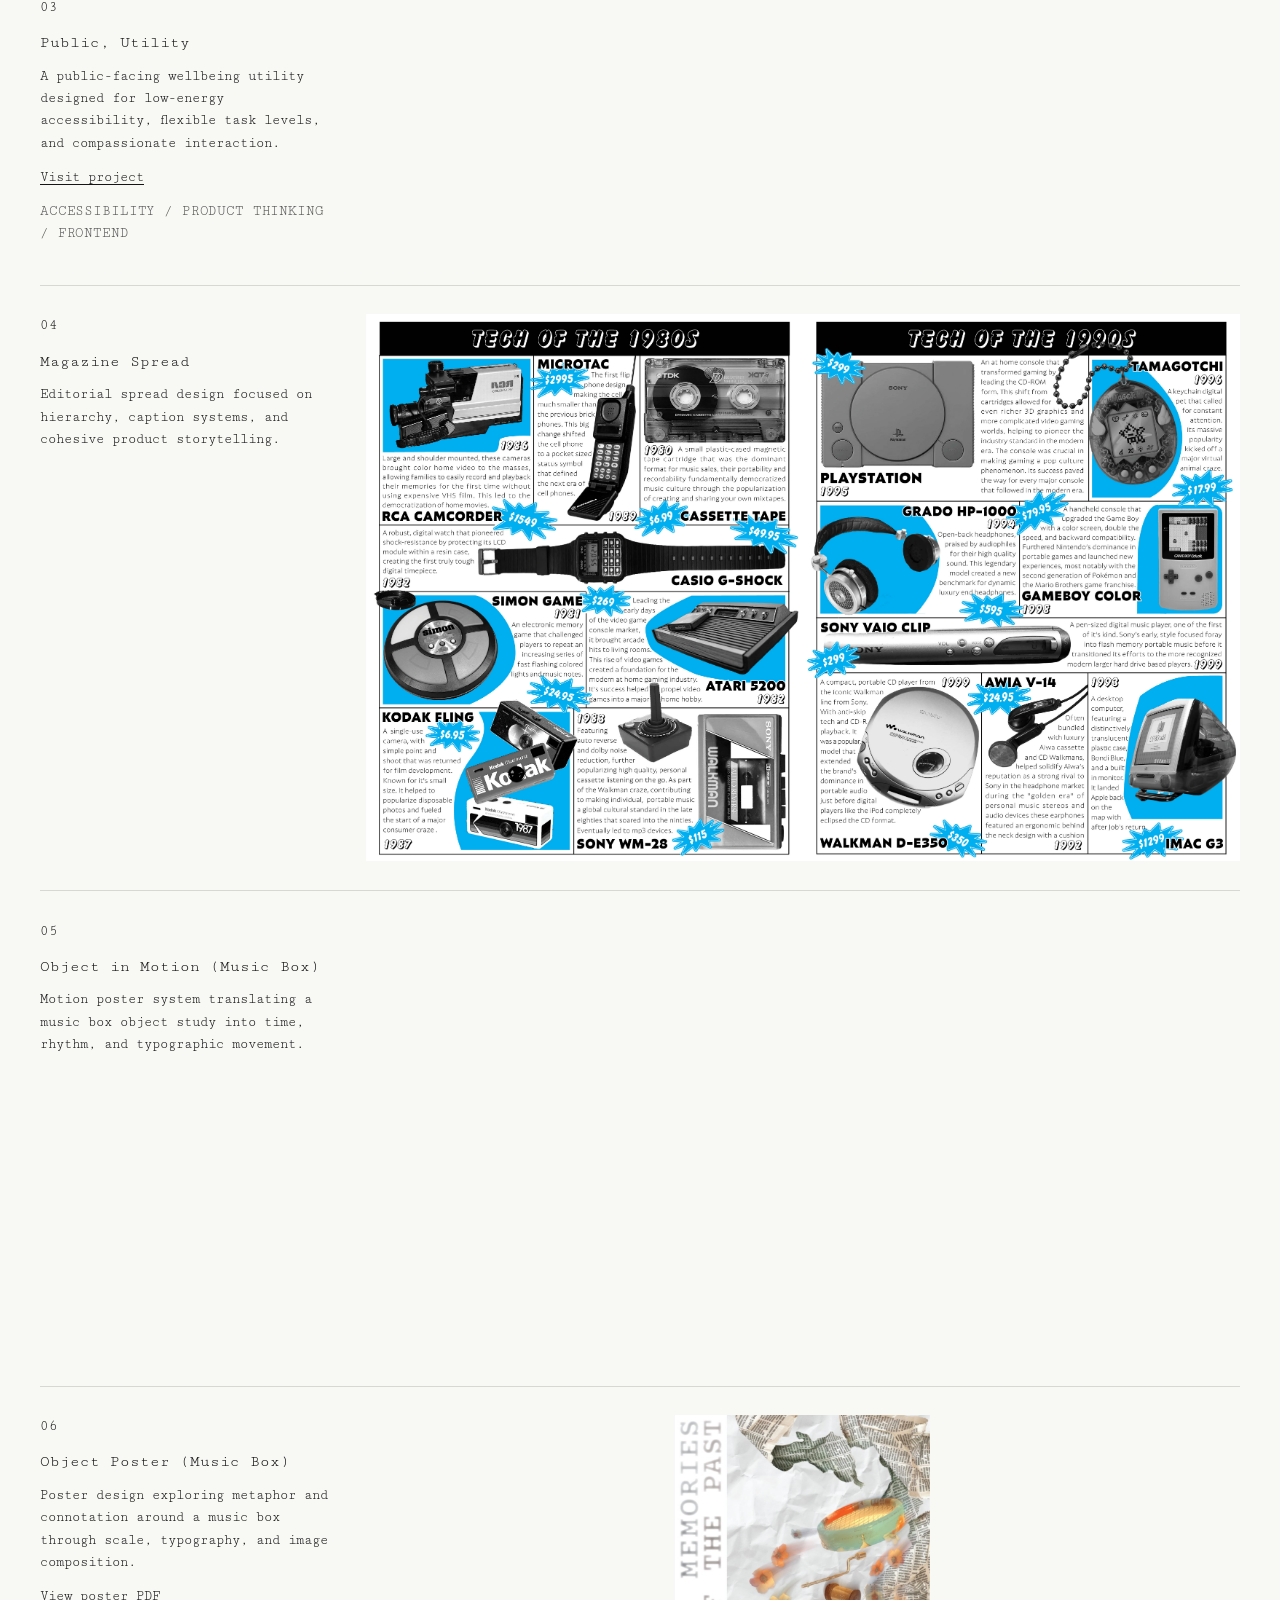
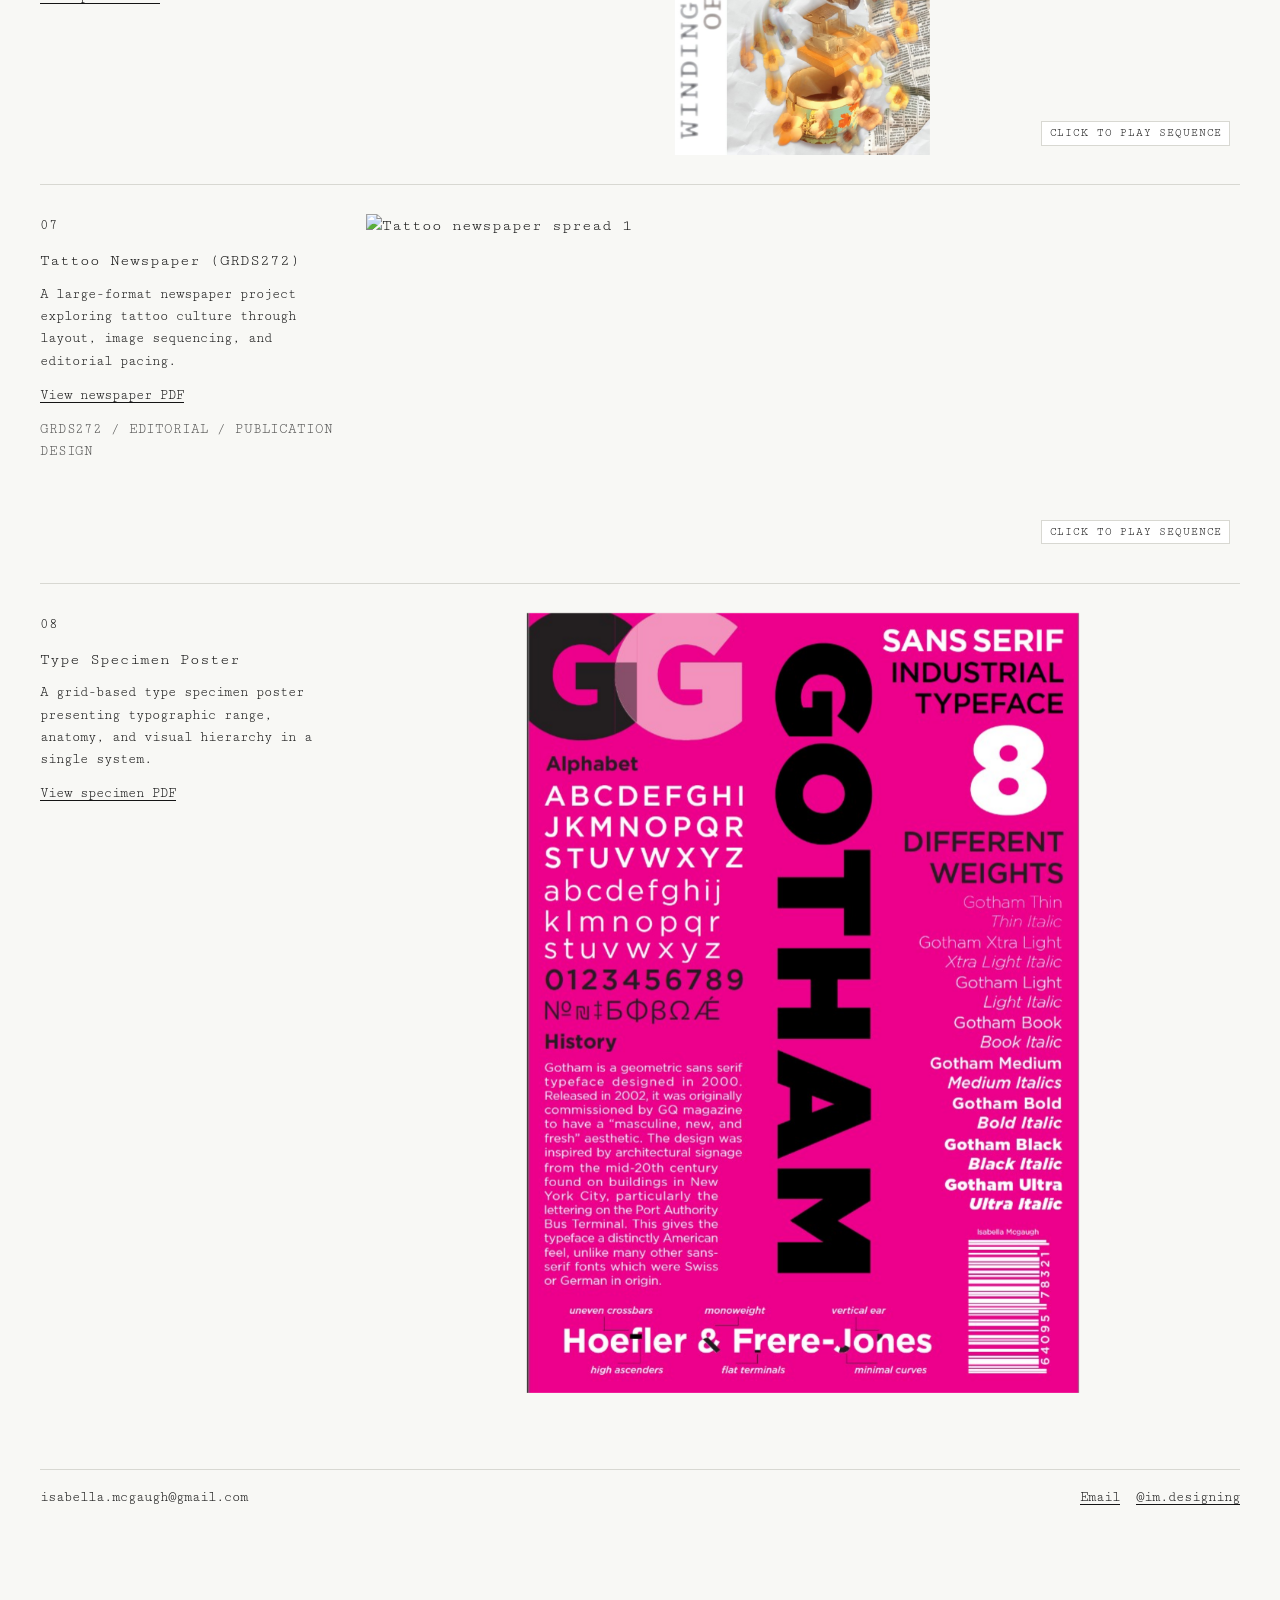
==== commit fd44f851: "hkh" ====
--- a/index.html
+++ b/index.html
@@ -47,10 +47,19 @@
       <section class="ticker" aria-label="Design disciplines">
         <div class="ticker-track">
           <span class="ticker-group"
-            >graphic design · web design · motion · editorial · ux/ui ·</span
+            >graphic design · web design · motion · editorial · ux/ui · graphic
+            design · web design · motion · editorial · ux/ui · graphic design ·
+            web design · motion · editorial · ux/ui ·</span
           >
           <span class="ticker-group" aria-hidden="true"
-            >graphic design · web design · motion · editorial · ux/ui ·</span
+            >graphic design · web design · motion · editorial · ux/ui · graphic
+            design · web design · motion · editorial · ux/ui · graphic design ·
+            web design · motion · editorial · ux/ui ·</span
+          >
+          <span class="ticker-group" aria-hidden="true"
+            >graphic design · web design · motion · editorial · ux/ui · graphic
+            design · web design · motion · editorial · ux/ui · graphic design ·
+            web design · motion · editorial · ux/ui ·</span
           >
         </div>
       </section>
@@ -129,8 +138,7 @@
           </div>
           <div class="project-media tilt">
             <video
-              class="loop-video"
-              src="./public/media/public-utility/public-utility-preview.mp4"
+              class="loop-video public-utility-video"
               autoplay
               playsinline
               loop
@@ -138,7 +146,16 @@
               preload="auto"
               webkit-playsinline
               disablepictureinpicture
-            ></video>
+            >
+              <source
+                src="./public/media/public-utility/public-utility-preview.mov"
+                type="video/quicktime"
+              />
+              <source
+                src="./public/media/public-utility/public-utility-preview.mp4"
+                type="video/mp4"
+              />
+            </video>
           </div>
         </article>
 
--- a/styles.css
+++ b/styles.css
@@ -221,12 +221,13 @@
   font-size: 0.78rem;
   letter-spacing: 0.06em;
   text-transform: uppercase;
-  animation: ticker 18s linear infinite;
+  animation: ticker 22s linear infinite;
 }
 
 .ticker-group {
   white-space: nowrap;
-  padding-right: 1.25rem;
+  flex: 0 0 auto;
+  padding-right: 1.5rem;
 }
 
 @keyframes ticker {
@@ -234,7 +235,7 @@
     transform: translateX(0);
   }
   to {
-    transform: translateX(-50%);
+    transform: translateX(-33.3333%);
   }
 }
 
@@ -308,6 +309,11 @@
   width: 100%;
   height: auto;
   display: block;
+}
+
+.public-utility-video {
+  max-width: 430px;
+  justify-self: center;
 }
 
 .object-poster-preview {
